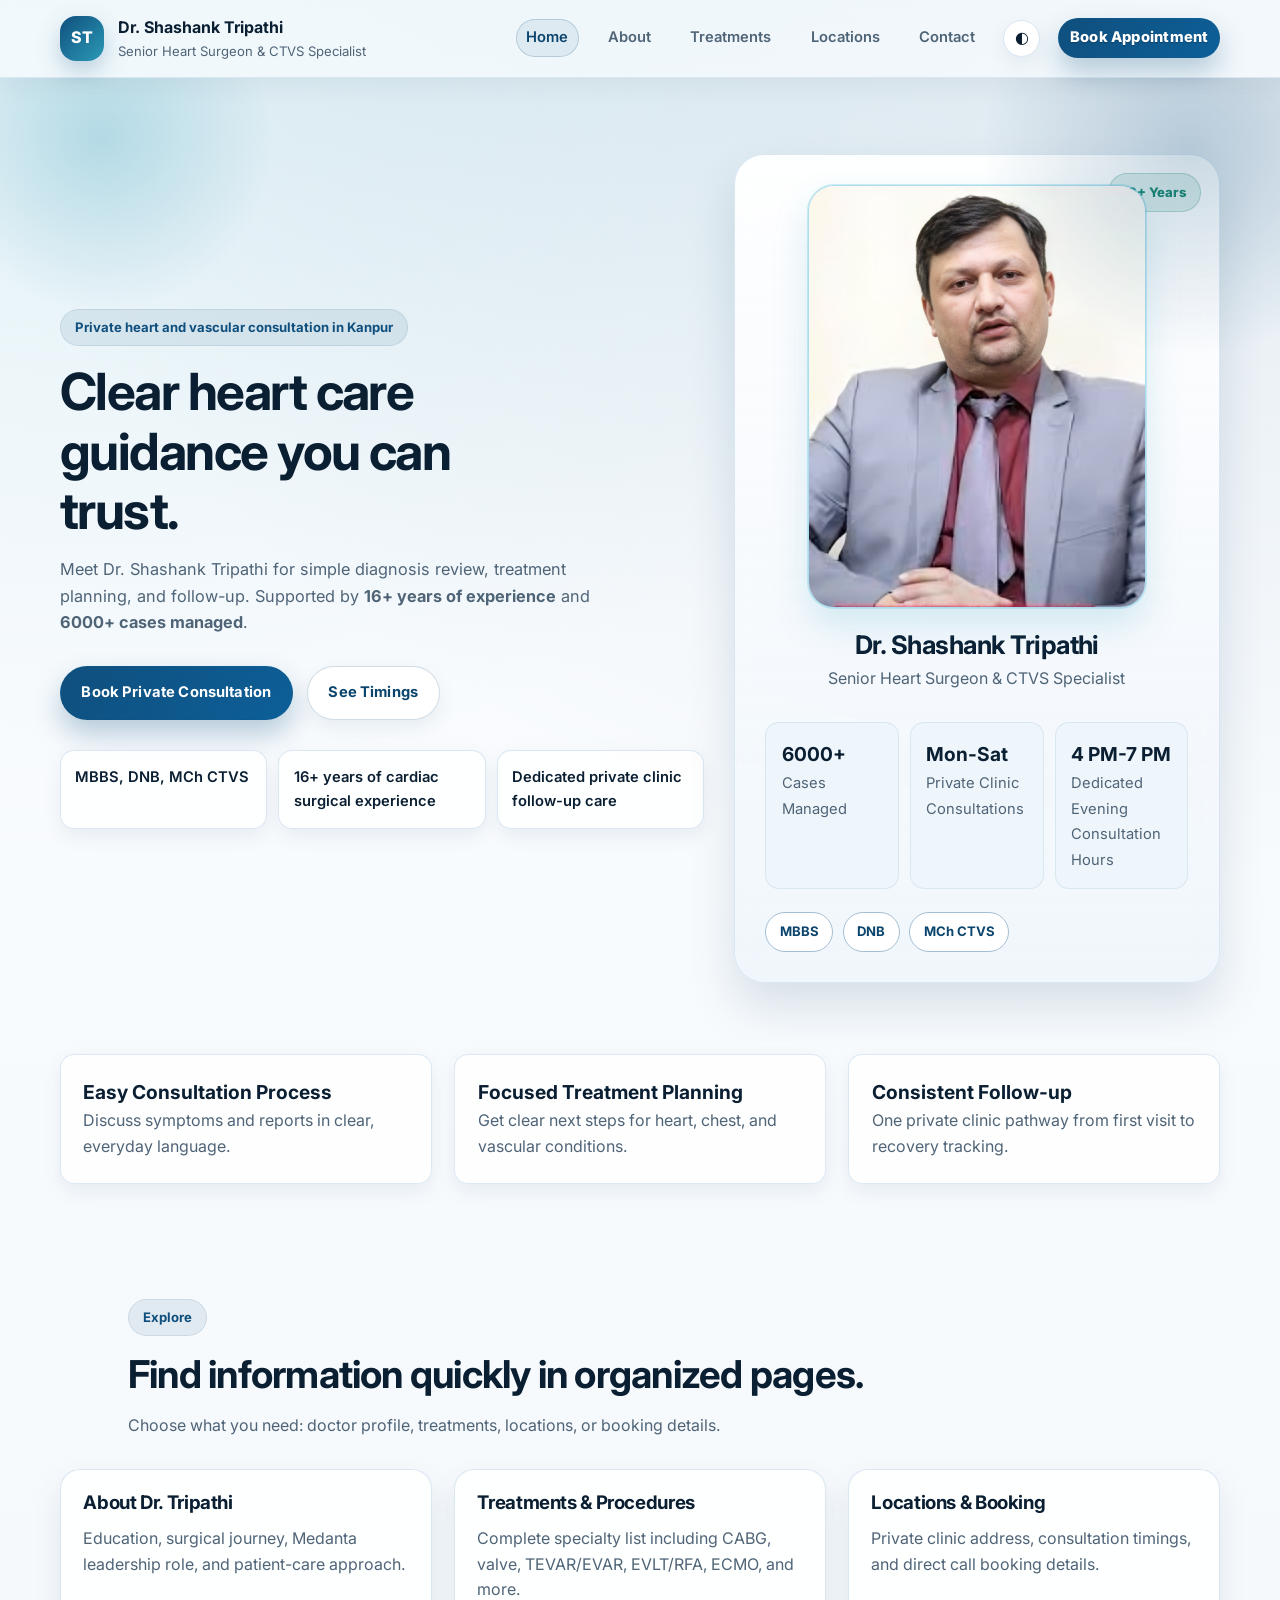
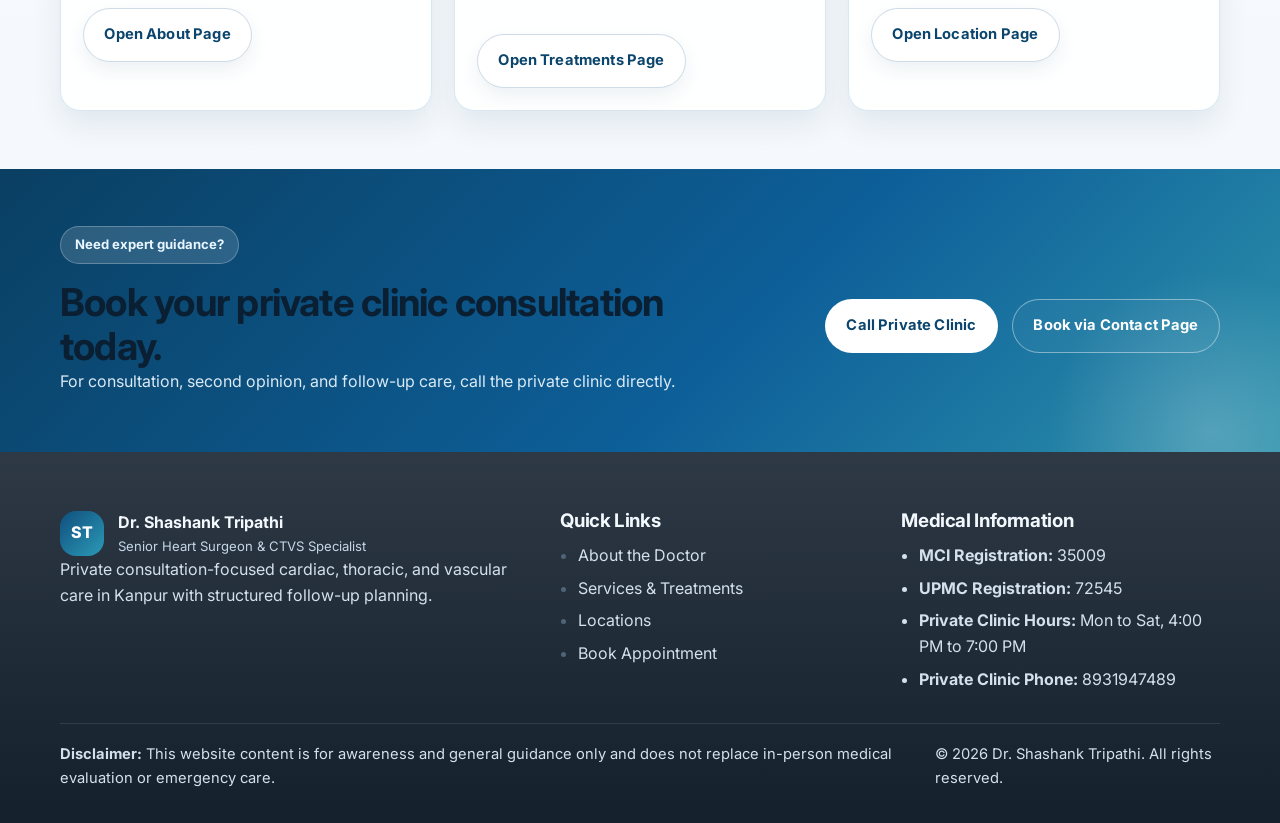
==== index.html @ fd7e20be "first commit" ====
<!DOCTYPE html>
<html lang="en">
<head>
    <meta charset="UTF-8" />
    <meta name="viewport" content="width=device-width, initial-scale=1.0" />
    <title>Dr. Shashank Tripathi Private Clinic | Heart Surgeon in Kanpur</title>
    <meta
        name="description"
        content="Private clinic website of Dr. Shashank Tripathi, Senior Heart Surgeon and CTVS Specialist in Kanpur. Book consultation for cardiac, thoracic, and vascular care."
    />
    <meta
        name="keywords"
        content="Dr. Shashank Tripathi private clinic, heart surgeon Kanpur, CTVS specialist Kanpur, cardiac consultation Kanpur"
    />
    <meta name="theme-color" content="#0d5c91" />
    <link rel="preconnect" href="https://fonts.googleapis.com" />
    <link rel="preconnect" href="https://fonts.gstatic.com" crossorigin />
    <link
        href="https://fonts.googleapis.com/css2?family=Inter:wght@400;500;600;700;800&display=swap"
        rel="stylesheet"
    />
    <link rel="stylesheet" href="./styles.css" />
    <link rel="stylesheet" href="./mobile.css" />
</head>
<body data-page="home">
    <a class="skip-link" href="#main">Skip to content</a>

    <header class="site-header" id="top">
        <div class="container nav-wrap">
            <a class="brand" href="./index.html" aria-label="Dr. Shashank Tripathi home">
                <span class="brand-mark">ST</span>
                <span>
                    <strong>Dr. Shashank Tripathi</strong>
                    <small>Senior Heart Surgeon & CTVS Specialist</small>
                </span>
            </a>

            <button class="nav-toggle" type="button" aria-expanded="false" aria-controls="site-nav">
                <span></span>
                <span></span>
                <span></span>
                <span class="sr-only">Toggle navigation</span>
            </button>

            <nav class="site-nav" id="site-nav" aria-label="Primary navigation">
                <a href="./index.html" data-nav="home">Home</a>
                <a href="./about.html" data-nav="about">About</a>
                <a href="./treatments.html" data-nav="treatments">Treatments</a>
                <a href="./locations.html" data-nav="locations">Locations</a>
                <a href="./contact.html" data-nav="contact">Contact</a>
                <button class="theme-toggle" type="button" data-theme-toggle aria-label="Toggle dark mode" aria-pressed="false">◐</button>
                <a class="btn btn-sm btn-primary" href="tel:8931947489">Book Appointment</a>
            </nav>
        </div>
    </header>

    <main id="main">
        <section class="hero">
            <div class="container hero-grid">
                <div class="hero-copy">
                    <span class="eyebrow">Private heart and vascular consultation in Kanpur</span>
                    <h1>Clear heart care guidance you can trust.</h1>
                    <p class="hero-text">
                        Meet Dr. Shashank Tripathi for simple diagnosis review, treatment planning, and follow-up.
                        Supported by <strong>16+ years of experience</strong> and <strong>6000+ cases managed</strong>.
                    </p>

                    <div class="hero-actions">
                        <a class="btn btn-primary" href="tel:8931947489">Book Private Consultation</a>
                        <a class="btn btn-secondary" href="./contact.html">See Timings</a>
                    </div>

                    <ul class="trust-points" aria-label="Key trust indicators">
                        <li>MBBS, DNB, MCh CTVS</li>
                        <li>16+ years of cardiac surgical experience</li>
                        <li>Dedicated private clinic follow-up care</li>
                    </ul>
                </div>

                <div class="hero-card" aria-label="Doctor profile summary">
                    <div class="profile-badge">16+ Years</div>
                    <div class="doctor-portrait" data-portrait>
                        <img
                            class="doctor-portrait-image"
                            data-portrait-image
                            src="./IMAGES/images.jpg"
                            alt="Dr. Shashank Tripathi, Senior Heart Surgeon and CTVS Specialist"
                            loading="eager"
                            decoding="async"
                        />
                        <div class="doctor-avatar-fallback" aria-hidden="true">Dr</div>
                    </div>
                    <h2>Dr. Shashank Tripathi</h2>
                    <p>Senior Heart Surgeon & CTVS Specialist</p>

                    <div class="stat-grid">
                        <article>
                            <strong>6000+</strong>
                            <span>Cases Managed</span>
                        </article>
                        <article>
                            <strong>Mon-Sat</strong>
                            <span>Private Clinic Consultations</span>
                        </article>
                        <article>
                            <strong>4 PM-7 PM</strong>
                            <span>Dedicated Evening Consultation Hours</span>
                        </article>
                    </div>

                    <div class="qualification-strip">
                        <span>MBBS</span>
                        <span>DNB</span>
                        <span>MCh CTVS</span>
                    </div>
                </div>
            </div>
        </section>

        <section class="section stats-band" aria-label="Practice highlights">
            <div class="container stats-band-grid">
                <article>
                    <strong>Easy Consultation Process</strong>
                    <p>Discuss symptoms and reports in clear, everyday language.</p>
                </article>
                <article>
                    <strong>Focused Treatment Planning</strong>
                    <p>Get clear next steps for heart, chest, and vascular conditions.</p>
                </article>
                <article>
                    <strong>Consistent Follow-up</strong>
                    <p>One private clinic pathway from first visit to recovery tracking.</p>
                </article>
            </div>
        </section>

        <section class="section">
            <div class="container section-head">
                <span class="section-tag">Explore</span>
                <h2>Find information quickly in organized pages.</h2>
                <p>Choose what you need: doctor profile, treatments, locations, or booking details.</p>
            </div>
            <div class="container quick-grid">
                <article class="info-card">
                    <h3>About Dr. Tripathi</h3>
                    <p>Education, surgical journey, Medanta leadership role, and patient-care approach.</p>
                    <div class="hero-actions">
                        <a class="btn btn-secondary" href="./about.html">Open About Page</a>
                    </div>
                </article>
                <article class="info-card">
                    <h3>Treatments & Procedures</h3>
                    <p>Complete specialty list including CABG, valve, TEVAR/EVAR, EVLT/RFA, ECMO, and more.</p>
                    <div class="hero-actions">
                        <a class="btn btn-secondary" href="./treatments.html">Open Treatments Page</a>
                    </div>
                </article>
                <article class="info-card">
                    <h3>Locations & Booking</h3>
                    <p>Private clinic address, consultation timings, and direct call booking details.</p>
                    <div class="hero-actions">
                        <a class="btn btn-secondary" href="./locations.html">Open Location Page</a>
                    </div>
                </article>
            </div>
        </section>

        <section class="section cta-band">
            <div class="container cta-band-grid">
                <div>
                    <span class="section-tag light">Need expert guidance?</span>
                    <h2>Book your private clinic consultation today.</h2>
                    <p>
                        For consultation, second opinion, and follow-up care, call the private clinic directly.
                    </p>
                </div>
                <div class="cta-buttons-stack">
                    <a class="btn btn-light" href="tel:8931947489">Call Private Clinic</a>
                    <a class="btn btn-outline-light" href="./contact.html">Book via Contact Page</a>
                </div>
            </div>
        </section>
    </main>

    <footer class="site-footer">
        <div class="container footer-grid">
            <div>
                <a class="brand footer-brand" href="./index.html">
                    <span class="brand-mark">ST</span>
                    <span>
                        <strong>Dr. Shashank Tripathi</strong>
                        <small>Senior Heart Surgeon & CTVS Specialist</small>
                    </span>
                </a>
                <p class="footer-copy">
                    Private consultation-focused cardiac, thoracic, and vascular care in Kanpur with structured follow-up planning.
                </p>
            </div>
            <div>
                <h3>Quick Links</h3>
                <ul class="footer-links">
                    <li><a href="./about.html">About the Doctor</a></li>
                    <li><a href="./treatments.html">Services & Treatments</a></li>
                    <li><a href="./locations.html">Locations</a></li>
                    <li><a href="./contact.html">Book Appointment</a></li>
                </ul>
            </div>
            <div>
                <h3>Medical Information</h3>
                <ul class="footer-meta">
                    <li><strong>MCI Registration:</strong> 35009</li>
                    <li><strong>UPMC Registration:</strong> 72545</li>
                    <li><strong>Private Clinic Hours:</strong> Mon to Sat, 4:00 PM to 7:00 PM</li>
                    <li><strong>Private Clinic Phone:</strong> 8931947489</li>
                </ul>
            </div>
        </div>

        <div class="container footer-bottom">
            <p>
                <strong>Disclaimer:</strong> This website content is for awareness and general guidance only and does not replace in-person medical evaluation or emergency care.
            </p>
            <p>&copy; <span id="current-year"></span> Dr. Shashank Tripathi. All rights reserved.</p>
        </div>
    </footer>

    <script src="./script.js"></script>
</body>
</html>
---- styles.css ----
:root {
    --bg: #f3f7fb;
    --bg-soft: #f8fbff;
    --surface: rgba(255, 255, 255, 0.88);
    --surface-solid: #ffffff;
    --surface-strong: #eef5fb;
    --text: #10273d;
    --text-soft: #4f6477;
    --heading: #0b1f33;
    --primary: #0f4f7d;
    --primary-600: #0d5f99;
    --primary-700: #0b456d;
    --accent: #2c9ab7;
    --accent-soft: #e6f7fb;
    --success: #1d8a72;
    --border: #d7e5f1;
    --focus: #73c9e6;
    --radius-sm: 14px;
    --radius-md: 20px;
    --radius-lg: 30px;
    --shadow-xs: 0 8px 20px rgba(12, 62, 99, 0.07);
    --shadow-sm: 0 14px 30px rgba(12, 62, 99, 0.09);
    --shadow-md: 0 24px 48px rgba(12, 62, 99, 0.14);
    --shadow-glow: 0 0 0 1px rgba(115, 201, 230, 0.35), 0 18px 36px rgba(44, 154, 183, 0.18);
    --container: 1160px;
    --space-1: 0.4rem;
    --space-2: 0.7rem;
    --space-3: 1rem;
    --space-4: 1.4rem;
    --space-5: 1.9rem;
    --space-6: 2.6rem;
    --space-7: 3.6rem;
    --space-8: 4.8rem;
    --type-xs: 0.82rem;
    --type-sm: 0.92rem;
    --type-base: 1rem;
    --type-md: 1.08rem;
    --type-lg: clamp(1.2rem, 1.7vw, 1.45rem);
    --type-xl: clamp(1.8rem, 3vw, 2.6rem);
    --type-2xl: clamp(2.2rem, 4.4vw, 3.9rem);
    --motion-fast: 180ms;
    --motion-base: 260ms;
    --motion-slow: 420ms;
    --ease: cubic-bezier(0.2, 0.8, 0.2, 1);
    --orb-a: rgba(44, 154, 183, 0.18);
    --orb-b: rgba(15, 79, 125, 0.16);
    --bg-top: #fbfdff;
    --header-bg: rgba(249, 252, 255, 0.72);
    --header-border: rgba(215, 229, 241, 0.9);
    --header-shadow: 0 8px 26px rgba(16, 39, 61, 0.05);
}

:root[data-theme="dark"] {
    --bg: #0b1320;
    --bg-soft: #0f1a2a;
    --surface: rgba(18, 30, 46, 0.84);
    --surface-solid: #121f31;
    --surface-strong: #172638;
    --text: #dce9f5;
    --text-soft: #9fb5c8;
    --heading: #f2f8ff;
    --primary: #56a3d6;
    --primary-600: #3f8fc6;
    --primary-700: #8fd0f4;
    --accent: #59bed0;
    --accent-soft: #132a35;
    --success: #4ec6a5;
    --border: #2a3f55;
    --focus: #9ee5ff;
    --shadow-xs: 0 10px 22px rgba(0, 0, 0, 0.32);
    --shadow-sm: 0 16px 34px rgba(0, 0, 0, 0.36);
    --shadow-md: 0 26px 56px rgba(0, 0, 0, 0.45);
    --shadow-glow: 0 0 0 1px rgba(89, 190, 208, 0.36), 0 18px 36px rgba(8, 20, 35, 0.46);
    --orb-a: rgba(89, 190, 208, 0.22);
    --orb-b: rgba(61, 125, 181, 0.2);
    --bg-top: #0d1725;
    --header-bg: rgba(10, 20, 33, 0.78);
    --header-border: rgba(36, 57, 78, 0.9);
    --header-shadow: 0 10px 28px rgba(0, 0, 0, 0.35);
}

@media (prefers-color-scheme: dark) {
    :root:not([data-theme]) {
        --bg: #0b1320;
        --bg-soft: #0f1a2a;
        --surface: rgba(18, 30, 46, 0.84);
        --surface-solid: #121f31;
        --surface-strong: #172638;
        --text: #dce9f5;
        --text-soft: #9fb5c8;
        --heading: #f2f8ff;
        --primary: #56a3d6;
        --primary-600: #3f8fc6;
        --primary-700: #8fd0f4;
        --accent: #59bed0;
        --accent-soft: #132a35;
        --success: #4ec6a5;
        --border: #2a3f55;
        --focus: #9ee5ff;
        --shadow-xs: 0 10px 22px rgba(0, 0, 0, 0.32);
        --shadow-sm: 0 16px 34px rgba(0, 0, 0, 0.36);
        --shadow-md: 0 26px 56px rgba(0, 0, 0, 0.45);
        --shadow-glow: 0 0 0 1px rgba(89, 190, 208, 0.36), 0 18px 36px rgba(8, 20, 35, 0.46);
        --orb-a: rgba(89, 190, 208, 0.22);
        --orb-b: rgba(61, 125, 181, 0.2);
        --bg-top: #0d1725;
        --header-bg: rgba(10, 20, 33, 0.78);
        --header-border: rgba(36, 57, 78, 0.9);
        --header-shadow: 0 10px 28px rgba(0, 0, 0, 0.35);
    }
}

* {
    box-sizing: border-box;
}

html {
    scroll-behavior: smooth;
}

body {
    margin: 0;
    color: var(--text);
    background:
        radial-gradient(circle at 8% -15%, var(--orb-a) 0%, transparent 38%),
        radial-gradient(circle at 90% -20%, var(--orb-b) 0%, transparent 44%),
        linear-gradient(180deg, var(--bg-top) 0%, var(--bg) 100%);
    font-family: "Inter", sans-serif;
    font-size: var(--type-base);
    line-height: 1.62;
    text-rendering: optimizeLegibility;
}

a {
    color: inherit;
    text-decoration: none;
}

img {
    max-width: 100%;
    display: block;
}

.container {
    width: min(calc(100% - 2rem), var(--container));
    margin-inline: auto;
}

.skip-link,
.sr-only {
    position: absolute;
    left: -9999px;
}

.skip-link:focus {
    left: 1rem;
    top: 1rem;
    z-index: 999;
    background: var(--primary);
    color: #fff;
    border-radius: 999px;
    padding: 0.72rem 1rem;
}

a:focus-visible,
button:focus-visible,
input:focus-visible,
textarea:focus-visible,
select:focus-visible {
    outline: 2px solid var(--focus);
    outline-offset: 2px;
}

h1,
h2,
h3,
h4 {
    margin: 0;
    color: var(--heading);
    line-height: 1.16;
    letter-spacing: -0.02em;
}

p {
    margin: 0;
    color: var(--text-soft);
}

.site-header {
    position: sticky;
    top: 0;
    z-index: 60;
    background: var(--header-bg);
    border-bottom: 1px solid var(--header-border);
    backdrop-filter: blur(16px);
    box-shadow: var(--header-shadow);
}

.nav-wrap {
    display: flex;
    align-items: center;
    justify-content: space-between;
    gap: var(--space-3);
    padding: 0.92rem 0;
}

.brand {
    display: inline-flex;
    align-items: center;
    gap: 0.85rem;
}

.brand strong,
.footer-brand strong {
    display: block;
    font-size: 1rem;
    color: var(--heading);
}

.brand small,
.footer-brand small {
    display: block;
    font-size: var(--type-xs);
    color: var(--text-soft);
}

.brand-mark {
    width: 2.78rem;
    height: 2.78rem;
    display: grid;
    place-items: center;
    border-radius: 16px;
    color: #fff;
    font-weight: 800;
    background: linear-gradient(135deg, var(--primary), var(--accent));
    box-shadow: 0 10px 24px rgba(14, 79, 125, 0.25);
}

.site-nav {
    display: flex;
    align-items: center;
    gap: 1.1rem;
}

.site-nav a {
    color: var(--text-soft);
    font-weight: 600;
    font-size: var(--type-sm);
    border-radius: 999px;
    padding: 0.45rem 0.68rem;
    transition: color var(--motion-fast) var(--ease), background-color var(--motion-fast) var(--ease), transform var(--motion-fast) var(--ease);
}

.site-nav a:hover,
.site-nav a:focus-visible,
.site-nav a.is-active {
    color: var(--primary-700);
    background: rgba(15, 79, 125, 0.08);
}

.site-nav a[aria-current="page"] {
    box-shadow: inset 0 0 0 1px rgba(15, 79, 125, 0.2);
}

.nav-toggle {
    display: none;
    border: 0;
    background: transparent;
    padding: 0.38rem;
    cursor: pointer;
    flex-direction: column;
    gap: 4px;
}

.nav-toggle span:not(.sr-only) {
    width: 1.5rem;
    height: 2px;
    border-radius: 999px;
    background: var(--heading);
}

.theme-toggle {
    min-width: 2.3rem;
    height: 2.3rem;
    border-radius: 999px;
    border: 1px solid var(--border);
    background: var(--surface-solid);
    color: var(--heading);
    font-size: 1rem;
    line-height: 1;
    display: inline-flex;
    align-items: center;
    justify-content: center;
    cursor: pointer;
    box-shadow: var(--shadow-xs);
    transition: transform var(--motion-fast) var(--ease), box-shadow var(--motion-fast) var(--ease), border-color var(--motion-fast) var(--ease);
}

.theme-toggle:hover,
.theme-toggle:focus-visible {
    transform: translateY(-2px);
    border-color: rgba(115, 201, 230, 0.56);
    box-shadow: var(--shadow-glow);
}

.theme-toggle[aria-pressed="true"] {
    background: color-mix(in srgb, var(--primary) 18%, var(--surface-solid));
    border-color: color-mix(in srgb, var(--primary) 44%, var(--border));
}

.hero {
    position: relative;
    padding: var(--space-8) 0 var(--space-7);
    overflow: clip;
    perspective: 1200px;
}

.hero::before,
.hero::after {
    content: "";
    position: absolute;
    border-radius: 50%;
    filter: blur(1px);
    pointer-events: none;
}

.hero::before {
    width: 360px;
    height: 360px;
    top: -120px;
    left: -80px;
    background: radial-gradient(circle, rgba(44, 154, 183, 0.25), transparent 68%);
    animation: blobFloatA 12s ease-in-out infinite;
}

.hero::after {
    width: 420px;
    height: 420px;
    right: -120px;
    top: -140px;
    background: radial-gradient(circle, rgba(15, 79, 125, 0.22), transparent 70%);
    animation: blobFloatB 14s ease-in-out infinite;
}

.hero-grid {
    position: relative;
    display: grid;
    grid-template-columns: 1.14fr 0.86fr;
    gap: var(--space-5);
    align-items: center;
}

.eyebrow,
.section-tag {
    display: inline-flex;
    align-items: center;
    gap: 0.5rem;
    border-radius: 999px;
    background: rgba(15, 79, 125, 0.09);
    color: var(--primary);
    font-weight: 700;
    font-size: var(--type-xs);
    padding: 0.44rem 0.86rem;
    margin-bottom: var(--space-3);
    border: 1px solid rgba(15, 79, 125, 0.1);
}

.section-tag.light {
    color: #e8f6ff;
    background: rgba(255, 255, 255, 0.14);
    border-color: rgba(255, 255, 255, 0.25);
}

.hero h1 {
    font-size: clamp(2rem, 4vw, 3.4rem);
    max-width: 14ch;
    letter-spacing: -0.03em;
}

.hero-copy > * {
    animation: heroFadeIn 640ms var(--ease) both;
}

.hero-copy > *:nth-child(1) {
    animation-delay: 40ms;
}

.hero-copy > *:nth-child(2) {
    animation-delay: 120ms;
}

.hero-copy > *:nth-child(3) {
    animation-delay: 200ms;
}

.hero-copy > *:nth-child(4) {
    animation-delay: 280ms;
}

.hero-copy > *:nth-child(5) {
    animation-delay: 360ms;
}

.hero-text {
    margin-top: var(--space-3);
    font-size: 1.02rem;
    max-width: 58ch;
    transition: opacity var(--motion-base) var(--ease), transform var(--motion-base) var(--ease);
}

.hero-actions,
.location-actions,
.cta-buttons-stack {
    display: flex;
    flex-wrap: wrap;
    gap: 0.88rem;
    margin-top: var(--space-5);
}

.btn {
    display: inline-flex;
    align-items: center;
    justify-content: center;
    border: 1px solid transparent;
    border-radius: 999px;
    padding: 0.88rem 1.28rem;
    font-size: var(--type-sm);
    font-weight: 700;
    letter-spacing: 0.01em;
    transform: translateZ(0);
    will-change: transform;
    transition:
        transform var(--motion-base) var(--ease),
        box-shadow var(--motion-base) var(--ease),
        background-color var(--motion-base) var(--ease),
        border-color var(--motion-base) var(--ease),
        color var(--motion-base) var(--ease);
}

.btn:hover,
.btn:focus-visible {
    transform: translateY(-2px) translateZ(6px);
}

.btn-primary {
    color: #fff;
    background: linear-gradient(135deg, var(--primary), var(--primary-600));
    box-shadow: 0 14px 28px rgba(15, 79, 125, 0.28);
}

.site-nav .btn.btn-primary {
    color: #ffffff;
    font-weight: 800;
    letter-spacing: 0.015em;
    text-shadow: 0 1px 1px rgba(8, 23, 36, 0.35);
}

.site-nav .btn.btn-primary:hover,
.site-nav .btn.btn-primary:focus-visible {
    color: #ffffff;
}

.btn-secondary {
    color: var(--primary-700);
    background: var(--surface-solid);
    border-color: rgba(15, 79, 125, 0.2);
    box-shadow: var(--shadow-xs);
}

.btn-light {
    color: var(--primary-700);
    background: #fff;
    border-color: rgba(255, 255, 255, 0.35);
}

.btn-outline-light {
    color: #fff;
    border-color: rgba(255, 255, 255, 0.42);
    background: rgba(255, 255, 255, 0.04);
}

.btn-sm {
    padding: 0.66rem 1.02rem;
}

.trust-points {
    display: grid;
    grid-template-columns: repeat(3, minmax(0, 1fr));
    gap: var(--space-2);
    list-style: none;
    margin: var(--space-5) 0 0;
    padding: 0;
}

.trust-points li {
    background: color-mix(in srgb, var(--surface-solid) 82%, transparent);
    border: 1px solid color-mix(in srgb, var(--border) 90%, transparent);
    border-radius: var(--radius-sm);
    color: var(--heading);
    padding: 0.9rem;
    font-weight: 600;
    font-size: var(--type-sm);
    box-shadow: var(--shadow-xs);
    backdrop-filter: blur(4px);
    transition: transform var(--motion-base) var(--ease), box-shadow var(--motion-base) var(--ease), border-color var(--motion-base) var(--ease);
}

.trust-points li:hover {
    transform: translateY(-2px);
    border-color: rgba(15, 79, 125, 0.28);
    box-shadow: var(--shadow-sm);
}

.hero-card,
.info-card,
.service-card,
.location-card {
    background: var(--surface);
    border: 1px solid rgba(215, 229, 241, 0.92);
    border-radius: var(--radius-md);
    box-shadow: var(--shadow-sm);
    transform-style: preserve-3d;
    will-change: transform;
    transition:
        transform var(--motion-base) var(--ease),
        box-shadow var(--motion-base) var(--ease),
        border-color var(--motion-base) var(--ease);
    backdrop-filter: blur(10px);
}

.hero-card:hover,
.info-card:hover,
.service-card:hover,
.location-card:hover {
    transform: translateY(-4px) rotateX(0.25deg) rotateY(-0.25deg);
    box-shadow: var(--shadow-md);
    border-color: rgba(15, 79, 125, 0.24);
}

.hero-card {
    position: relative;
    border-radius: var(--radius-lg);
    padding: var(--space-5);
    background:
        linear-gradient(180deg, color-mix(in srgb, var(--surface-solid) 96%, transparent), color-mix(in srgb, var(--surface-strong) 82%, transparent));
    box-shadow: var(--shadow-md);
}

.profile-badge {
    position: absolute;
    top: 1.1rem;
    right: 1.1rem;
    border-radius: 999px;
    font-size: var(--type-xs);
    font-weight: 800;
    color: var(--success);
    background: rgba(29, 138, 114, 0.13);
    padding: 0.5rem 0.82rem;
    border: 1px solid rgba(29, 138, 114, 0.24);
}

.doctor-portrait {
    position: relative;
    width: min(100%, 338px);
    aspect-ratio: 4 / 5;
    margin: 0 auto var(--space-4);
    border-radius: 26px;
    overflow: hidden;
    border: 1px solid rgba(115, 201, 230, 0.5);
    box-shadow: var(--shadow-glow);
    background: linear-gradient(180deg, rgba(15, 79, 125, 0.08), rgba(44, 154, 183, 0.12));
}

.doctor-portrait::after {
    content: "";
    position: absolute;
    inset: auto 0 0;
    height: 35%;
    background: linear-gradient(180deg, transparent, rgba(12, 31, 51, 0.08));
}

.doctor-portrait-image {
    width: 100%;
    height: 100%;
    object-fit: cover;
    object-position: center top;
    opacity: 0;
    transition: opacity var(--motion-slow) var(--ease);
}

.doctor-portrait.has-image .doctor-portrait-image {
    opacity: 1;
}

.doctor-avatar-fallback {
    position: absolute;
    inset: 0;
    margin: auto;
    width: 5.8rem;
    height: 5.8rem;
    border-radius: 22px;
    display: grid;
    place-items: center;
    color: #fff;
    font-size: 1.7rem;
    font-weight: 800;
    background: linear-gradient(135deg, var(--primary), var(--accent));
    box-shadow: 0 18px 34px rgba(15, 79, 125, 0.28);
}

.doctor-portrait.has-image .doctor-avatar-fallback {
    display: none;
}

.hero-card h2 {
    text-align: center;
    font-size: clamp(1.3rem, 2vw, 1.72rem);
}

.hero-card > p {
    margin-top: 0.38rem;
    text-align: center;
}

.stat-grid {
    margin-top: var(--space-5);
    display: grid;
    grid-template-columns: repeat(3, minmax(0, 1fr));
    gap: var(--space-2);
}

.stat-grid article {
    border-radius: var(--radius-sm);
    padding: 0.95rem;
    background: var(--surface-strong);
    border: 1px solid color-mix(in srgb, var(--border) 88%, transparent);
}

.stat-grid strong,
.stats-band strong {
    display: block;
    color: var(--heading);
    font-size: 1.2rem;
}

.stat-grid span {
    color: var(--text-soft);
    font-size: var(--type-sm);
}

.qualification-strip {
    margin-top: var(--space-4);
    display: flex;
    flex-wrap: wrap;
    gap: 0.6rem;
}

.qualification-strip span {
    border-radius: 999px;
    border: 1px solid color-mix(in srgb, var(--primary) 26%, var(--border));
    background: var(--surface-solid);
    color: var(--primary-700);
    font-weight: 700;
    font-size: var(--type-xs);
    padding: 0.52rem 0.84rem;
}

.page-hero {
    position: relative;
}

.page-hero h1,
.section-head h2,
.section-grid h2,
.cta-band h2 {
    font-size: var(--type-xl);
}

.page-hero p,
.section-head p {
    margin-top: var(--space-3);
    max-width: 66ch;
}

.section {
    padding: var(--space-7) 0;
}

.section-alt {
    background: color-mix(in srgb, var(--surface-solid) 56%, transparent);
    border-block: 1px solid color-mix(in srgb, var(--border) 86%, transparent);
}

.stats-band {
    padding-top: 0.8rem;
}

.stats-band-grid,
.section-grid,
.footer-grid,
.cta-band-grid,
.split-grid,
.quick-grid,
.service-grid,
.location-grid {
    display: grid;
    gap: var(--space-4);
}

.stats-band-grid {
    grid-template-columns: repeat(3, minmax(0, 1fr));
}

.stats-band-grid article {
    border-radius: var(--radius-sm);
    padding: var(--space-4);
    border: 1px solid color-mix(in srgb, var(--border) 86%, transparent);
    background: color-mix(in srgb, var(--surface-solid) 82%, transparent);
    box-shadow: var(--shadow-xs);
}

.section-grid {
    grid-template-columns: 0.85fr 1.15fr;
    align-items: start;
}

.content-stack {
    display: grid;
    gap: 0.7rem;
}

.section-head {
    max-width: 64rem;
    margin-bottom: var(--space-5);
}

.info-card,
.service-card,
.location-card {
    padding: var(--space-4);
}

.info-card h3,
.info-card h4,
.service-card h3,
.location-card h3,
.site-footer h3 {
    margin-bottom: 0.72rem;
}

.quick-grid {
    grid-template-columns: repeat(3, minmax(0, 1fr));
}

.doctor-gallery {
    display: grid;
    grid-template-columns: repeat(3, minmax(0, 1fr));
    gap: var(--space-3);
}

.doctor-gallery figure {
    margin: 0;
    border-radius: var(--radius-md);
    overflow: hidden;
    border: 1px solid color-mix(in srgb, var(--border) 86%, transparent);
    background: var(--surface-solid);
    box-shadow: var(--shadow-sm);
}

.doctor-gallery img {
    width: 100%;
    aspect-ratio: 4 / 5;
    object-fit: cover;
    transition: transform var(--motion-base) var(--ease);
}

.doctor-gallery figure:hover img {
    transform: scale(1.03);
}

.service-grid {
    grid-template-columns: repeat(4, minmax(0, 1fr));
}

.service-card ul,
.footer-links,
.footer-meta,
.check-list {
    margin: 0;
    padding-left: 1.08rem;
}

.service-card li,
.footer-links li,
.footer-meta li,
.check-list li {
    color: var(--text-soft);
}

.service-card li + li,
.footer-links li + li,
.footer-meta li + li,
.check-list li + li {
    margin-top: 0.42rem;
}

.contact-strip {
    background: color-mix(in srgb, var(--surface-solid) 82%, transparent);
    border: 1px solid color-mix(in srgb, var(--border) 90%, transparent);
    border-radius: var(--radius-md);
    box-shadow: var(--shadow-xs);
    padding: 1rem 1.2rem;
    display: flex;
    justify-content: space-between;
    align-items: center;
    gap: var(--space-3);
    flex-wrap: wrap;
}

.contact-strip strong {
    color: var(--heading);
}

.location-grid {
    grid-template-columns: repeat(2, minmax(0, 1fr));
    align-items: start;
}

.location-card {
    border-radius: 28px;
}

.location-card.featured {
    border-color: rgba(15, 79, 125, 0.28);
}

.location-top {
    display: flex;
    flex-direction: column;
    gap: 0.55rem;
}

.location-label {
    display: inline-flex;
    align-self: flex-start;
    border-radius: 999px;
    background: rgba(15, 79, 125, 0.09);
    color: var(--primary);
    border: 1px solid rgba(15, 79, 125, 0.14);
    font-size: var(--type-xs);
    font-weight: 700;
    padding: 0.45rem 0.78rem;
}

.location-address {
    color: var(--heading);
    font-weight: 600;
    margin: 0.4rem 0 1rem;
}

.location-meta {
    margin: 0;
    display: grid;
    gap: 0.8rem;
}

.location-meta div {
    border-radius: var(--radius-sm);
    border: 1px solid color-mix(in srgb, var(--border) 84%, transparent);
    background: var(--surface-strong);
    padding: 0.88rem 0.96rem;
}

.location-meta dt {
    margin-bottom: 0.32rem;
    color: var(--heading);
    font-weight: 800;
}

.location-meta dd {
    margin: 0;
    color: var(--text-soft);
}

.map-placeholder {
    margin-top: var(--space-4);
    min-height: 170px;
    border-radius: 22px;
    border: 1px dashed color-mix(in srgb, var(--primary) 44%, transparent);
    background:
        linear-gradient(180deg, color-mix(in srgb, var(--primary) 10%, transparent), color-mix(in srgb, var(--accent) 10%, transparent)),
        color-mix(in srgb, var(--surface-solid) 94%, transparent);
    display: grid;
    place-items: center;
    text-align: center;
    gap: 0.4rem;
    padding: 1.2rem;
}

.map-placeholder strong {
    color: var(--primary-700);
}

.cta-band {
    color: #fff;
    background: linear-gradient(135deg, #0a3f62, #0d5f99 58%, #2d91ab);
    position: relative;
    overflow: hidden;
}

.cta-band::before {
    content: "";
    position: absolute;
    width: 320px;
    height: 320px;
    border-radius: 50%;
    right: -90px;
    bottom: -140px;
    background: radial-gradient(circle, rgba(255, 255, 255, 0.2), transparent 72%);
}

.cta-band-grid {
    grid-template-columns: 1.15fr 0.85fr;
    align-items: center;
}

.cta-band p {
    color: rgba(236, 246, 255, 0.92);
}

.cta-buttons-stack {
    justify-content: flex-end;
}

.site-footer {
    background: linear-gradient(180deg, color-mix(in srgb, #081522 84%, var(--bg)) 0%, color-mix(in srgb, #071220 94%, var(--bg)) 100%);
    color: #e7f1f8;
    padding-top: var(--space-7);
}

.site-footer h3,
.site-footer .brand strong {
    color: #f3f8fd;
}

.site-footer .brand small {
    color: #c5d7e6;
}

.footer-grid {
    grid-template-columns: 1.2fr 0.8fr 0.8fr;
    align-items: start;
}

.footer-brand .brand-mark {
    box-shadow: none;
}

.footer-copy,
.footer-links a,
.footer-meta li,
.footer-bottom p {
    color: #d4e1ec;
}

.footer-links a:hover,
.footer-links a:focus-visible {
    color: #ffffff;
    text-decoration: underline;
    text-underline-offset: 3px;
}

.footer-bottom {
    margin-top: var(--space-5);
    padding: 1.2rem 0 2rem;
    border-top: 1px solid rgba(255, 255, 255, 0.1);
    display: flex;
    justify-content: space-between;
    gap: var(--space-3);
    font-size: var(--type-sm);
}

/* Form styling (future-ready for contact forms) */
label {
    color: var(--heading);
    font-weight: 600;
    font-size: var(--type-sm);
}

input,
textarea,
select {
    width: 100%;
    border-radius: 12px;
    border: 1px solid var(--border);
    background: var(--surface-solid);
    color: var(--text);
    font: inherit;
    padding: 0.76rem 0.9rem;
    transition: border-color var(--motion-fast) var(--ease), box-shadow var(--motion-fast) var(--ease), transform var(--motion-fast) var(--ease);
}

input:hover,
textarea:hover,
select:hover {
    border-color: rgba(15, 79, 125, 0.36);
}

input:focus-visible,
textarea:focus-visible,
select:focus-visible {
    border-color: rgba(15, 79, 125, 0.48);
    box-shadow: 0 0 0 4px rgba(115, 201, 230, 0.28);
    transform: translateY(-1px);
}

input:invalid,
textarea:invalid,
select:invalid {
    border-color: #d87474;
}

/* Reveal utilities */
.reveal {
    opacity: 0;
    transform: translateY(16px) translateZ(0);
    transition: opacity var(--motion-slow) var(--ease), transform var(--motion-slow) var(--ease);
}

.reveal.in-view {
    opacity: 1;
    transform: translateY(0) translateZ(0);
}

.reveal-delay-1 {
    transition-delay: 70ms;
}

.reveal-delay-2 {
    transition-delay: 140ms;
}

.reveal-delay-3 {
    transition-delay: 210ms;
}

@keyframes blobFloatA {
    0%,
    100% {
        transform: translate3d(0, 0, 0);
    }
    50% {
        transform: translate3d(18px, 20px, 0);
    }
}

@keyframes blobFloatB {
    0%,
    100% {
        transform: translate3d(0, 0, 0);
    }
    50% {
        transform: translate3d(-16px, 24px, 0);
    }
}

@keyframes heroFadeIn {
    from {
        opacity: 0;
        transform: translateY(10px);
    }
    to {
        opacity: 1;
        transform: translateY(0);
    }
}

@media (max-width: 1080px) {
    .hero-grid,
    .section-grid,
    .cta-band-grid,
    .footer-grid,
    .location-grid,
    .service-grid,
    .stats-band-grid,
    .split-grid,
    .quick-grid,
    .doctor-gallery {
        grid-template-columns: 1fr;
    }

    .hero h1 {
        max-width: 100%;
    }

    .cta-buttons-stack {
        justify-content: flex-start;
    }

    .service-grid {
        grid-template-columns: repeat(2, minmax(0, 1fr));
    }

    .doctor-portrait {
        width: min(100%, 390px);
    }
}

@media (max-width: 760px) {
    .nav-toggle {
        display: flex;
    }

    .site-nav {
        position: absolute;
        top: calc(100% + 0.5rem);
        left: 1rem;
        right: 1rem;
        display: none;
        flex-direction: column;
        align-items: stretch;
        gap: 0.72rem;
        border-radius: 20px;
        background: color-mix(in srgb, var(--surface-solid) 94%, transparent);
        border: 1px solid color-mix(in srgb, var(--border) 95%, transparent);
        box-shadow: var(--shadow-md);
        padding: 1rem;
    }

    .site-nav.is-open {
        display: flex;
    }

    .hero {
        padding-top: var(--space-7);
    }

    .hero-card,
    .info-card,
    .service-card,
    .location-card {
        border-radius: 22px;
    }

    .doctor-portrait {
        width: 100%;
        max-width: 330px;
        border-radius: 22px;
    }

    .trust-points,
    .stat-grid,
    .service-grid {
        grid-template-columns: 1fr;
    }

    .contact-strip {
        flex-direction: column;
        align-items: flex-start;
    }

    .footer-bottom {
        flex-direction: column;
    }
}

@media (prefers-reduced-motion: reduce) {
    html {
        scroll-behavior: auto;
    }

    *,
    *::before,
    *::after {
        animation: none !important;
        transition: none !important;
    }

    .reveal {
        opacity: 1;
        transform: none;
    }

    .hero-copy > * {
        animation: none !important;
    }
}
---- mobile.css ----
/* Mobile-first refinement layer for better small-screen UX */

@media (max-width: 900px) {
    .container {
        width: min(calc(100% - 1.25rem), var(--container));
    }

    .site-nav {
        gap: 0.6rem;
    }

    .site-nav .btn {
        width: 100%;
    }

    .hero {
        padding: 2.6rem 0 2.1rem;
    }

    .hero h1 {
        font-size: clamp(1.8rem, 7.2vw, 2.45rem);
        line-height: 1.14;
    }

    .hero-text {
        font-size: 0.98rem;
        line-height: 1.52;
    }

    .hero-actions {
        margin-top: 1rem;
        gap: 0.7rem;
    }

    .hero-actions .btn {
        min-height: 44px;
    }

    .trust-points {
        margin-top: 1rem;
        gap: 0.6rem;
    }

    .trust-points li {
        padding: 0.8rem;
        font-size: 0.9rem;
    }

    .hero-card {
        padding: 1rem;
    }

    .doctor-portrait {
        max-width: 260px;
        margin-bottom: 0.9rem;
    }

    .section {
        padding: 2.1rem 0;
    }

    .section-head {
        margin-bottom: 0.9rem;
    }

    .section-head h2,
    .page-hero h1,
    .cta-band h2,
    .section-grid h2 {
        font-size: clamp(1.4rem, 6.4vw, 1.95rem);
    }

    .stats-band-grid,
    .quick-grid,
    .split-grid,
    .service-grid,
    .location-grid,
    .doctor-gallery,
    .section-grid,
    .footer-grid,
    .cta-band-grid {
        grid-template-columns: 1fr;
        gap: 0.85rem;
    }

    .info-card,
    .service-card,
    .location-card {
        padding: 1rem;
        border-radius: 16px;
    }

    .stat-grid {
        grid-template-columns: 1fr;
        margin-top: 0.9rem;
    }

    .contact-strip {
        padding: 0.85rem 0.95rem;
        gap: 0.7rem;
    }

    .map-placeholder {
        min-height: 130px;
        padding: 0.8rem;
    }

    .footer-grid {
        gap: 1rem;
    }

    .site-footer {
        padding-top: 2.3rem;
    }

    .footer-bottom {
        padding-top: 0.95rem;
        font-size: 0.86rem;
    }
}

@media (max-width: 560px) {
    .nav-wrap {
        padding: 0.72rem 0;
    }

    .brand-mark {
        width: 2.35rem;
        height: 2.35rem;
        border-radius: 12px;
        font-size: 0.92rem;
    }

    .brand strong {
        font-size: 0.94rem;
    }

    .brand small {
        font-size: 0.76rem;
    }

    .site-nav {
        left: 0.62rem;
        right: 0.62rem;
        padding: 0.82rem;
    }

    .site-nav a,
    .site-nav .btn,
    .theme-toggle {
        min-height: 42px;
    }

    .theme-toggle {
        width: 100%;
        border-radius: 12px;
    }

    .hero {
        padding-top: 2.2rem;
    }

    .hero h1 {
        font-size: clamp(1.58rem, 8vw, 2.1rem);
    }

    .hero-text {
        font-size: 0.95rem;
    }

    .btn {
        width: 100%;
    }

    .doctor-gallery img {
        aspect-ratio: 5 / 6;
    }

    .location-meta div,
    .stat-grid article {
        padding: 0.74rem 0.8rem;
    }

    .footer-meta,
    .footer-links,
    .check-list,
    .service-card ul {
        padding-left: 1rem;
    }
}
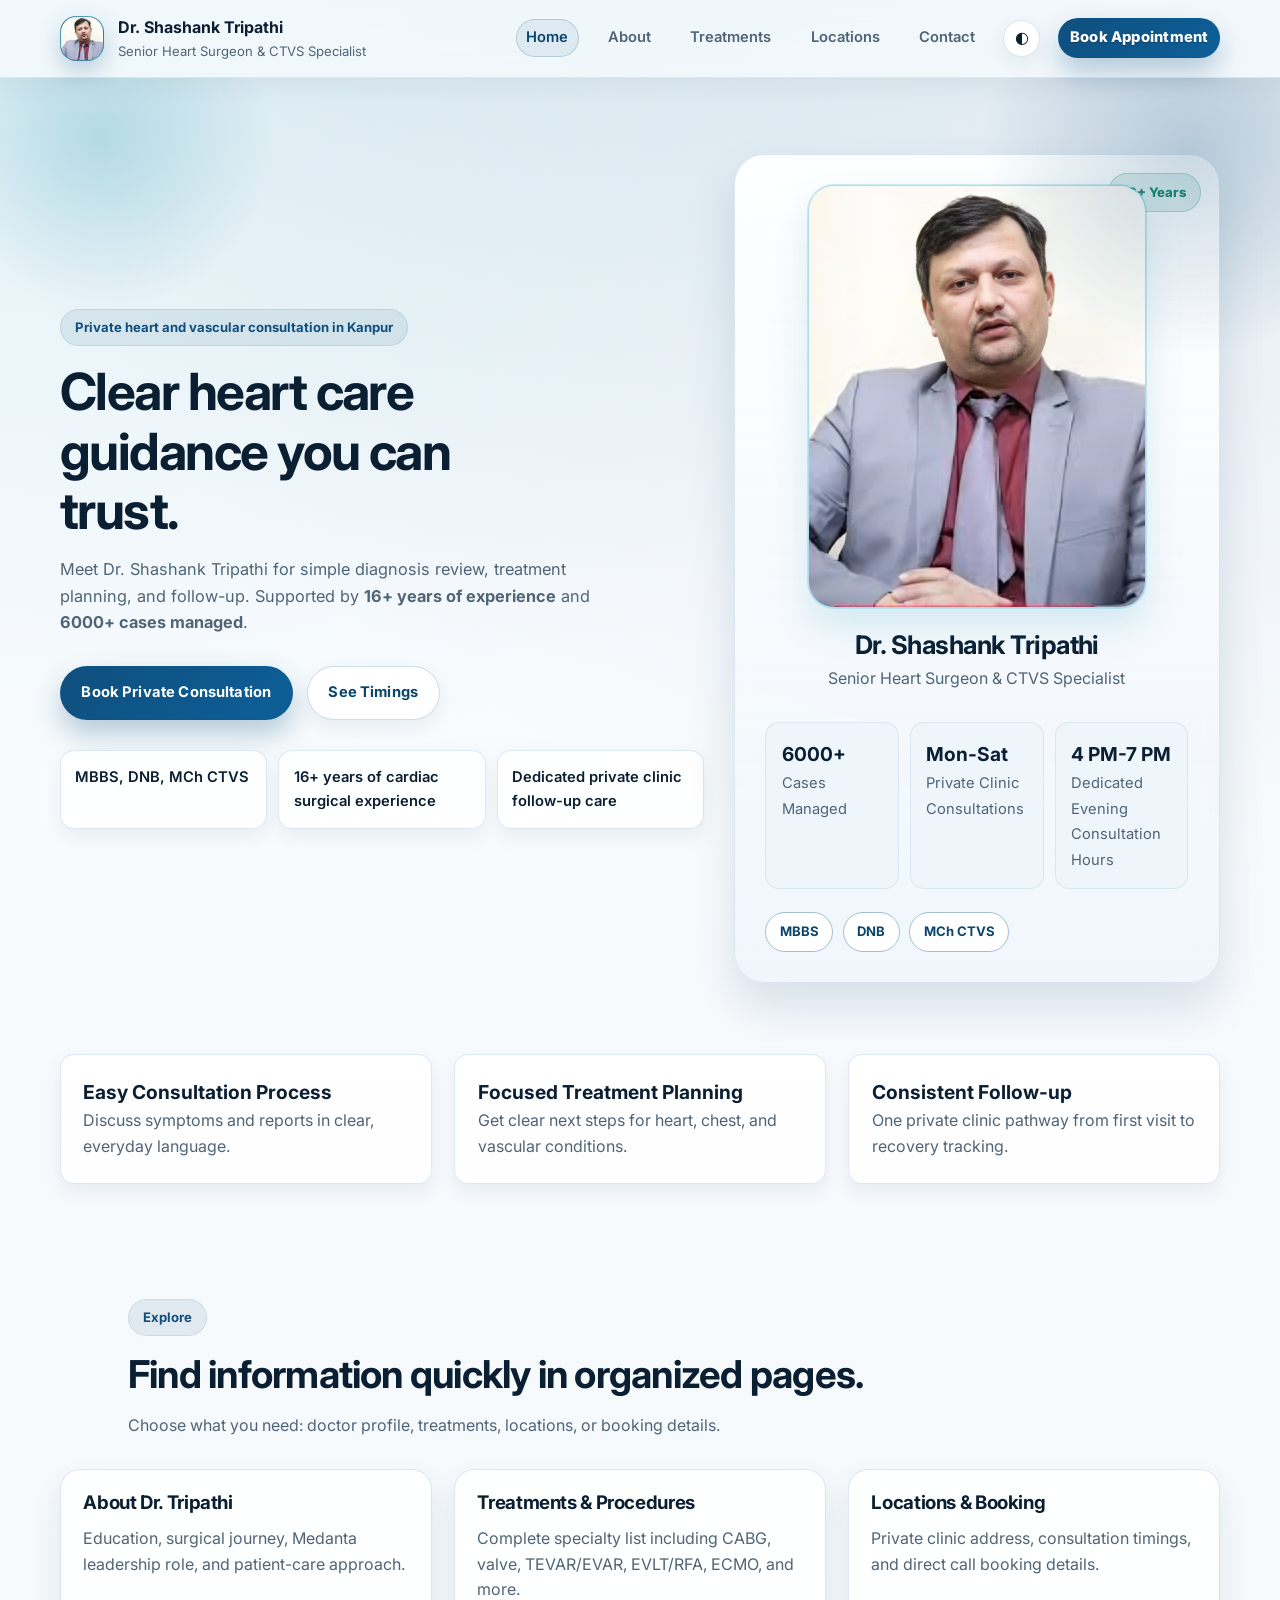
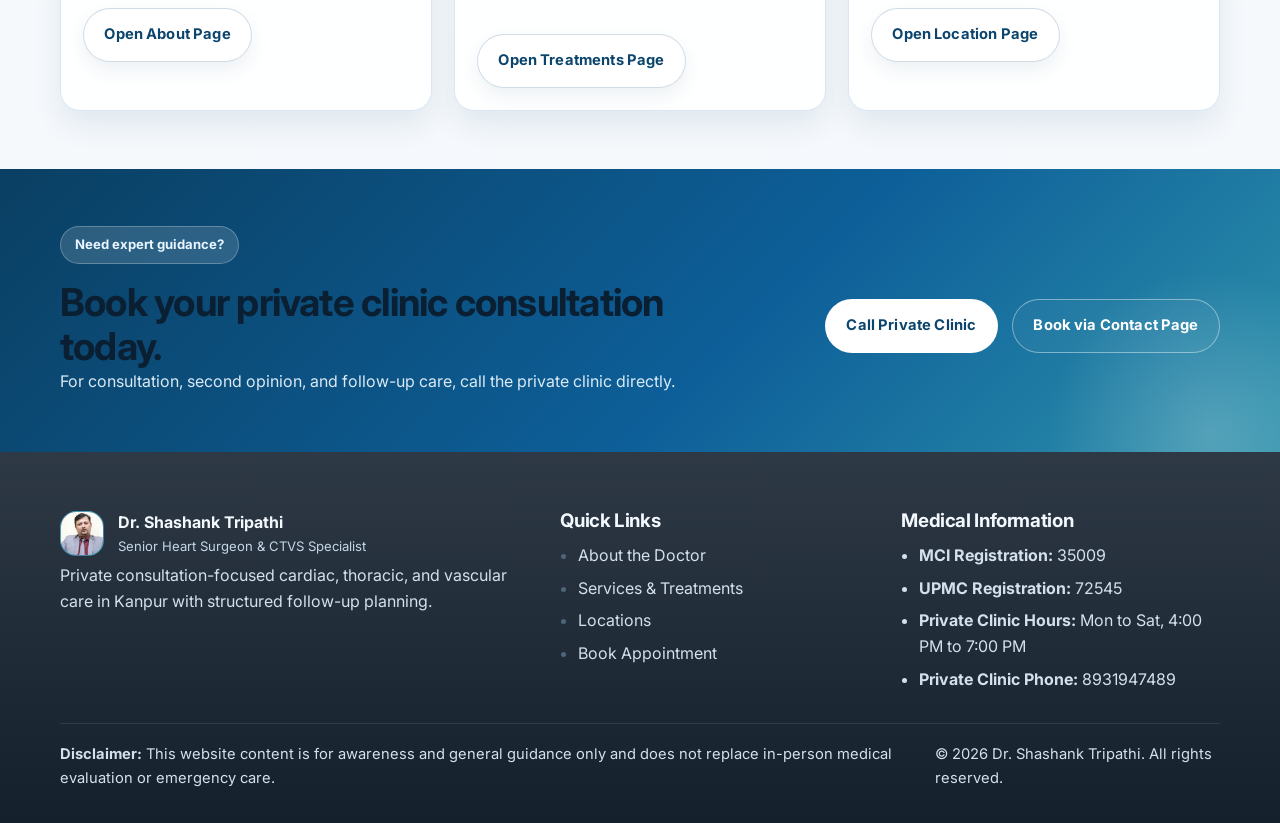
==== commit e70c3d68: "refined ui" ====
--- a/index.html
+++ b/index.html
@@ -28,7 +28,7 @@
     <header class="site-header" id="top">
         <div class="container nav-wrap">
             <a class="brand" href="./index.html" aria-label="Dr. Shashank Tripathi home">
-                <span class="brand-mark">ST</span>
+                <img class="brand-mark" src="./IMAGES/images.jpg" alt="Dr. Shashank Tripathi" loading="eager" decoding="async" />
                 <span>
                     <strong>Dr. Shashank Tripathi</strong>
                     <small>Senior Heart Surgeon & CTVS Specialist</small>
@@ -186,7 +186,7 @@
         <div class="container footer-grid">
             <div>
                 <a class="brand footer-brand" href="./index.html">
-                    <span class="brand-mark">ST</span>
+                    <img class="brand-mark" src="./IMAGES/images.jpg" alt="Dr. Shashank Tripathi" loading="lazy" decoding="async" />
                     <span>
                         <strong>Dr. Shashank Tripathi</strong>
                         <small>Senior Heart Surgeon & CTVS Specialist</small>
--- a/styles.css
+++ b/styles.css
@@ -227,13 +227,13 @@
 .brand-mark {
     width: 2.78rem;
     height: 2.78rem;
-    display: grid;
-    place-items: center;
+    display: block;
     border-radius: 16px;
-    color: #fff;
-    font-weight: 800;
+    object-fit: cover;
+    object-position: center top;
+    border: 1px solid rgba(255, 255, 255, 0.18);
+    box-shadow: 0 10px 24px rgba(14, 79, 125, 0.25);
     background: linear-gradient(135deg, var(--primary), var(--accent));
-    box-shadow: 0 10px 24px rgba(14, 79, 125, 0.25);
 }
 
 .site-nav {
--- a/mobile.css
+++ b/mobile.css
@@ -1,102 +1,79 @@
-/* Mobile-first refinement layer for better small-screen UX */
+/* Simplified mobile UI layer */
 
 @media (max-width: 900px) {
     .container {
         width: min(calc(100% - 1.25rem), var(--container));
     }
 
-    .site-nav {
-        gap: 0.6rem;
-    }
-
-    .site-nav .btn {
-        width: 100%;
-    }
-
-    .hero {
-        padding: 2.6rem 0 2.1rem;
+    .hero,
+    .section {
+        padding: 2.2rem 0;
     }
 
     .hero h1 {
-        font-size: clamp(1.8rem, 7.2vw, 2.45rem);
-        line-height: 1.14;
+        font-size: clamp(1.85rem, 7vw, 2.4rem);
+        line-height: 1.16;
     }
 
-    .hero-text {
+    .hero-text,
+    .page-hero p,
+    .section-head p {
         font-size: 0.98rem;
-        line-height: 1.52;
+        line-height: 1.55;
     }
 
-    .hero-actions {
+    .hero-actions,
+    .location-actions,
+    .cta-buttons-stack {
+        gap: 0.7rem;
         margin-top: 1rem;
-        gap: 0.7rem;
     }
 
-    .hero-actions .btn {
-        min-height: 44px;
-    }
-
-    .trust-points {
-        margin-top: 1rem;
-        gap: 0.6rem;
-    }
-
-    .trust-points li {
-        padding: 0.8rem;
-        font-size: 0.9rem;
-    }
-
-    .hero-card {
-        padding: 1rem;
-    }
-
-    .doctor-portrait {
-        max-width: 260px;
-        margin-bottom: 0.9rem;
-    }
-
-    .section {
-        padding: 2.1rem 0;
-    }
-
-    .section-head {
-        margin-bottom: 0.9rem;
-    }
-
-    .section-head h2,
-    .page-hero h1,
-    .cta-band h2,
-    .section-grid h2 {
-        font-size: clamp(1.4rem, 6.4vw, 1.95rem);
-    }
-
+    .hero-grid,
     .stats-band-grid,
     .quick-grid,
     .split-grid,
     .service-grid,
     .location-grid,
+    .section-grid,
     .doctor-gallery,
-    .section-grid,
     .footer-grid,
-    .cta-band-grid {
+    .cta-band-grid,
+    .stat-grid,
+    .trust-points {
         grid-template-columns: 1fr;
-        gap: 0.85rem;
+        gap: 0.9rem;
     }
 
     .info-card,
     .service-card,
-    .location-card {
+    .location-card,
+    .hero-card {
         padding: 1rem;
         border-radius: 16px;
     }
 
-    .stat-grid {
-        grid-template-columns: 1fr;
-        margin-top: 0.9rem;
+    .doctor-portrait {
+        max-width: 270px;
+    }
+
+    .site-nav {
+        gap: 0.6rem;
+    }
+
+    .site-nav .btn,
+    .site-nav a {
+        min-height: 42px;
+    }
+
+    .site-nav .btn,
+    .cta-buttons-stack .btn,
+    .hero-actions .btn {
+        width: 100%;
     }
 
     .contact-strip {
-        padding: 0.85rem 0.95rem;
+        padding: 0.9rem;
         gap: 0.7rem;
     }
 
@@ -105,16 +82,20 @@
         padding: 0.8rem;
     }
 
-    .footer-grid {
-        gap: 1rem;
+    .site-footer {
+        padding-top: 2.2rem;
     }
 
-    .site-footer {
-        padding-top: 2.3rem;
+    .site-footer h3,
+    .site-footer .brand strong,
+    .footer-links a,
+    .footer-meta li,
+    .footer-copy,
+    .footer-bottom p {
+        color: #e6f1fa;
     }
 
     .footer-bottom {
-        padding-top: 0.95rem;
         font-size: 0.86rem;
     }
 }
@@ -125,18 +106,18 @@
     }
 
     .brand-mark {
-        width: 2.35rem;
-        height: 2.35rem;
+        width: 2.3rem;
+        height: 2.3rem;
         border-radius: 12px;
-        font-size: 0.92rem;
+        font-size: 0.9rem;
     }
 
     .brand strong {
-        font-size: 0.94rem;
+        font-size: 0.93rem;
     }
 
     .brand small {
-        font-size: 0.76rem;
+        font-size: 0.75rem;
     }
 
     .site-nav {
@@ -145,27 +126,18 @@
         padding: 0.82rem;
     }
 
-    .site-nav a,
-    .site-nav .btn,
     .theme-toggle {
+        width: 100%;
+        border-radius: 12px;
         min-height: 42px;
     }
 
-    .theme-toggle {
-        width: 100%;
-        border-radius: 12px;
-    }
-
     .hero {
-        padding-top: 2.2rem;
+        padding-top: 2rem;
     }
 
     .hero h1 {
-        font-size: clamp(1.58rem, 8vw, 2.1rem);
-    }
-
-    .hero-text {
-        font-size: 0.95rem;
+        font-size: clamp(1.6rem, 7.8vw, 2.05rem);
     }
 
     .btn {
@@ -176,16 +148,10 @@
         aspect-ratio: 5 / 6;
     }
 
-    .location-meta div,
-    .stat-grid article {
-        padding: 0.74rem 0.8rem;
-    }
-
-    .footer-meta,
+    .service-card ul,
+    .check-list,
     .footer-links,
-    .check-list,
-    .service-card ul {
+    .footer-meta {
         padding-left: 1rem;
     }
 }
-
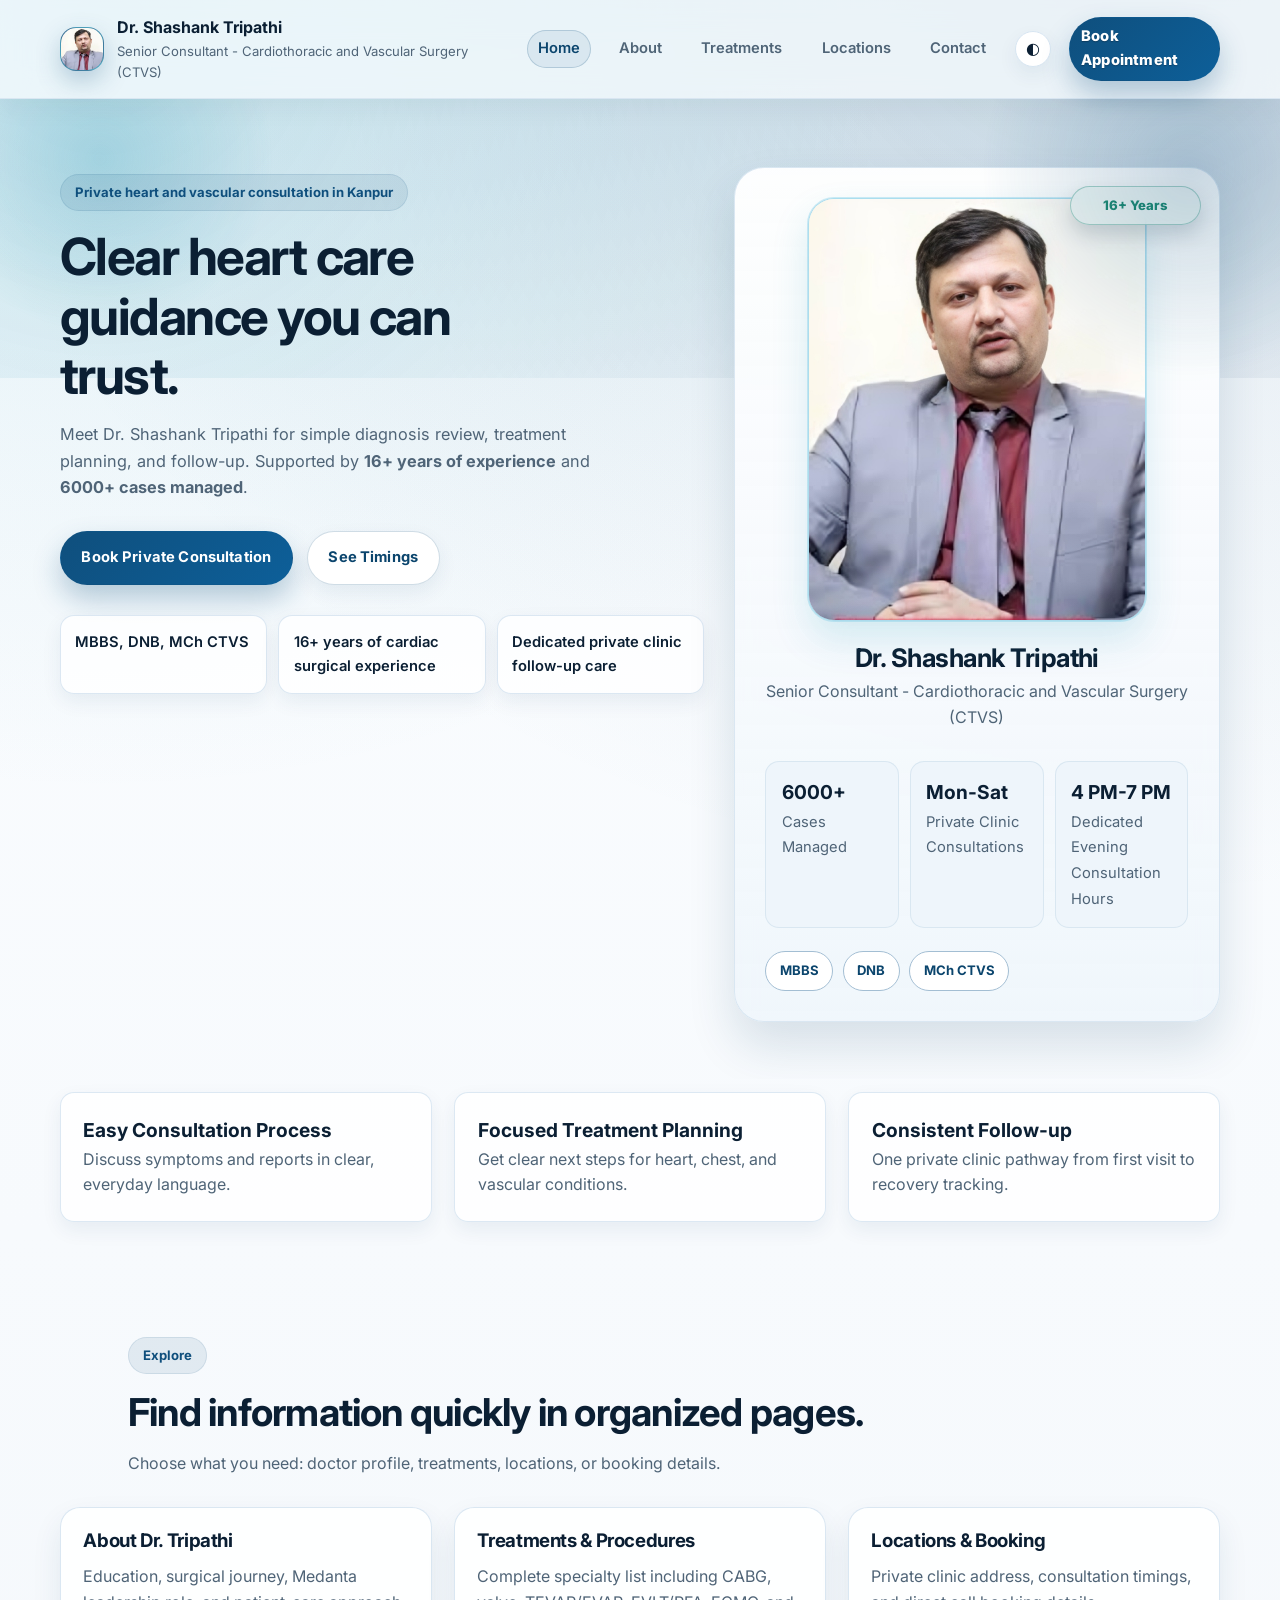
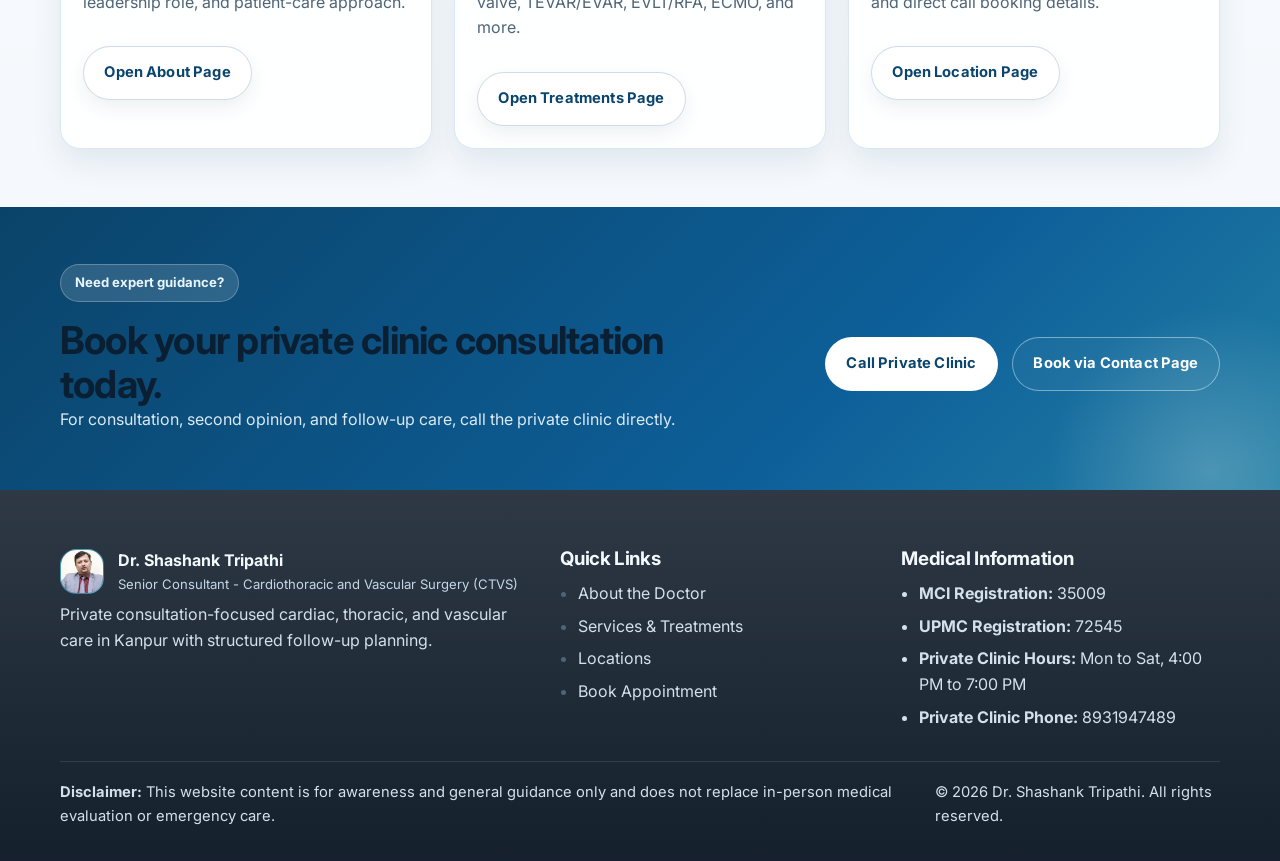
==== commit 6722a05f: "better ui" ====
--- a/index.html
+++ b/index.html
@@ -31,7 +31,7 @@
                 <img class="brand-mark" src="./IMAGES/images.jpg" alt="Dr. Shashank Tripathi" loading="eager" decoding="async" />
                 <span>
                     <strong>Dr. Shashank Tripathi</strong>
-                    <small>Senior Heart Surgeon & CTVS Specialist</small>
+                    <small>Senior Consultant - Cardiothoracic and Vascular Surgery (CTVS)</small>
                 </span>
             </a>
 
@@ -91,7 +91,7 @@
                         <div class="doctor-avatar-fallback" aria-hidden="true">Dr</div>
                     </div>
                     <h2>Dr. Shashank Tripathi</h2>
-                    <p>Senior Heart Surgeon & CTVS Specialist</p>
+                    <p>Senior Consultant - Cardiothoracic and Vascular Surgery (CTVS)</p>
 
                     <div class="stat-grid">
                         <article>
@@ -189,7 +189,7 @@
                     <img class="brand-mark" src="./IMAGES/images.jpg" alt="Dr. Shashank Tripathi" loading="lazy" decoding="async" />
                     <span>
                         <strong>Dr. Shashank Tripathi</strong>
-                        <small>Senior Heart Surgeon & CTVS Specialist</small>
+                        <small>Senior Consultant - Cardiothoracic and Vascular Surgery (CTVS)</small>
                     </span>
                 </a>
                 <p class="footer-copy">
--- a/styles.css
+++ b/styles.css
@@ -129,6 +129,26 @@
     font-size: var(--type-base);
     line-height: 1.62;
     text-rendering: optimizeLegibility;
+    min-height: 100vh;
+    overflow-x: hidden;
+    position: relative;
+    isolation: isolate;
+    transition: background-color var(--motion-slow) var(--ease), color var(--motion-base) var(--ease);
+}
+
+body::before {
+    content: "";
+    position: fixed;
+    inset: -18% -10% auto;
+    height: 60vh;
+    z-index: -1;
+    pointer-events: none;
+    background:
+        radial-gradient(circle at 15% 35%, color-mix(in srgb, var(--accent) 26%, transparent), transparent 58%),
+        radial-gradient(circle at 80% 20%, color-mix(in srgb, var(--primary) 24%, transparent), transparent 60%);
+    opacity: 0.58;
+    transform: translate3d(0, 0, 0);
+    animation: bodyGlowDrift 18s ease-in-out infinite alternate;
 }
 
 a {
@@ -310,7 +330,7 @@
 
 .hero {
     position: relative;
-    padding: var(--space-8) 0 var(--space-7);
+    padding: clamp(2.8rem, 5.3vw, var(--space-8)) 0 var(--space-7);
     overflow: clip;
     perspective: 1200px;
 }
@@ -347,7 +367,11 @@
     display: grid;
     grid-template-columns: 1.14fr 0.86fr;
     gap: var(--space-5);
-    align-items: center;
+    align-items: start;
+}
+
+.hero-copy {
+    padding-top: clamp(0rem, 0.8vw, 0.45rem);
 }
 
 .eyebrow,
@@ -433,8 +457,8 @@
         transform var(--motion-base) var(--ease),
         box-shadow var(--motion-base) var(--ease),
         background-color var(--motion-base) var(--ease),
-        border-color var(--motion-base) var(--ease),
-        color var(--motion-base) var(--ease);
+        border-color var(--motion-base) var (--ease),
+        color var(--motion-base) var (--ease);
 }
 
 .btn:hover,
@@ -502,7 +526,10 @@
     font-size: var(--type-sm);
     box-shadow: var(--shadow-xs);
     backdrop-filter: blur(4px);
-    transition: transform var(--motion-base) var(--ease), box-shadow var(--motion-base) var(--ease), border-color var(--motion-base) var(--ease);
+    transition:
+        transform var(--motion-base) var(--ease),
+        box-shadow var(--motion-base) var(--ease),
+        border-color var(--motion-base) var (--ease);
 }
 
 .trust-points li:hover {
@@ -523,8 +550,8 @@
     will-change: transform;
     transition:
         transform var(--motion-base) var(--ease),
-        box-shadow var(--motion-base) var(--ease),
-        border-color var(--motion-base) var(--ease);
+        box-shadow var(--motion-base) var (--ease),
+        border-color var(--motion-base) var (--ease);
     backdrop-filter: blur(10px);
 }
 
@@ -539,6 +566,7 @@
 
 .hero-card {
     position: relative;
+    align-self: start;
     border-radius: var(--radius-lg);
     padding: var(--space-5);
     background:
@@ -550,13 +578,18 @@
     position: absolute;
     top: 1.1rem;
     right: 1.1rem;
+    z-index: 4;
+    min-width: 8.2rem;
+    text-align: center;
     border-radius: 999px;
     font-size: var(--type-xs);
     font-weight: 800;
     color: var(--success);
-    background: rgba(29, 138, 114, 0.13);
+    background: color-mix(in srgb, var(--surface-solid) 72%, rgba(29, 138, 114, 0.24));
+    backdrop-filter: blur(6px);
+    box-shadow: 0 10px 20px rgba(8, 32, 52, 0.16);
     padding: 0.5rem 0.82rem;
-    border: 1px solid rgba(29, 138, 114, 0.24);
+    border: 1px solid rgba(29, 138, 114, 0.34);
 }
 
 .doctor-portrait {
@@ -667,6 +700,7 @@
 
 .page-hero {
     position: relative;
+    padding: clamp(2rem, 4vw, 3rem) 0 var(--space-3);
 }
 
 .page-hero h1,
@@ -687,8 +721,13 @@
 }
 
 .section-alt {
-    background: color-mix(in srgb, var(--surface-solid) 56%, transparent);
+    background:
+        linear-gradient(180deg, color-mix(in srgb, var(--surface-solid) 56%, transparent), color-mix(in srgb, var(--surface-solid) 52%, transparent)),
+        radial-gradient(circle at 12% 0%, color-mix(in srgb, var(--accent) 9%, transparent), transparent 52%);
+    background-size: 100% 100%, 170% 170%;
+    background-position: center, 0% 0%;
     border-block: 1px solid color-mix(in srgb, var(--border) 86%, transparent);
+    animation: sectionToneShift 16s ease-in-out infinite;
 }
 
 .stats-band {
@@ -904,8 +943,11 @@
 .cta-band {
     color: #fff;
     background: linear-gradient(135deg, #0a3f62, #0d5f99 58%, #2d91ab);
+    background-size: 130% 130%;
+    background-position: 30% 50%;
     position: relative;
     overflow: hidden;
+    animation: ctaGradientFlow 14s ease-in-out infinite;
 }
 
 .cta-band::before {
@@ -980,51 +1022,63 @@
     font-size: var(--type-sm);
 }
 
-/* Form styling (future-ready for contact forms) */
-label {
-    color: var(--heading);
-    font-weight: 600;
-    font-size: var(--type-sm);
-}
-
-input,
-textarea,
-select {
-    width: 100%;
-    border-radius: 12px;
-    border: 1px solid var(--border);
-    background: var(--surface-solid);
-    color: var(--text);
-    font: inherit;
-    padding: 0.76rem 0.9rem;
-    transition: border-color var(--motion-fast) var(--ease), box-shadow var(--motion-fast) var(--ease), transform var(--motion-fast) var(--ease);
-}
-
-input:hover,
-textarea:hover,
-select:hover {
-    border-color: rgba(15, 79, 125, 0.36);
-}
-
-input:focus-visible,
-textarea:focus-visible,
-select:focus-visible {
-    border-color: rgba(15, 79, 125, 0.48);
-    box-shadow: 0 0 0 4px rgba(115, 201, 230, 0.28);
-    transform: translateY(-1px);
-}
-
-input:invalid,
-textarea:invalid,
-select:invalid {
-    border-color: #d87474;
-}
-
-/* Reveal utilities */
+/* Transition safety overrides */
+.btn {
+    transition:
+        transform var(--motion-base) var(--ease),
+        box-shadow var(--motion-base) var(--ease),
+        background-color var(--motion-base) var(--ease),
+        border-color var(--motion-base) var (--ease),
+        color var(--motion-base) var (--ease);
+}
+
+.trust-points li {
+    transition:
+        transform var(--motion-base) var (--ease),
+        box-shadow var(--motion-base) var (--ease),
+        border-color var(--motion-base) var (--ease);
+}
+
+.hero-card,
+.info-card,
+.service-card,
+.location-card {
+    transition:
+        transform var(--motion-base) var (--ease),
+        box-shadow var(--motion-base) var (--ease),
+        border-color var(--motion-base) var (--ease);
+}
+
+/* Final transition fallbacks */
+.btn {
+    transition:
+        transform var(--motion-base) cubic-bezier(0.2, 0.8, 0.2, 1),
+        box-shadow var(--motion-base) cubic-bezier(0.2, 0.8, 0.2, 1),
+        background-color var(--motion-base) cubic-bezier(0.2, 0.8, 0.2, 1),
+        border-color var(--motion-base) cubic-bezier(0.2, 0.8, 0.2, 1),
+        color var(--motion-base) cubic-bezier(0.2, 0.8, 0.2, 1);
+}
+
+.trust-points li,
+.hero-card,
+.info-card,
+.service-card,
+.location-card {
+    transition:
+        transform var(--motion-base) cubic-bezier(0.2, 0.8, 0.2, 1),
+        box-shadow var(--motion-base) cubic-bezier(0.2, 0.8, 0.2, 1),
+        border-color var(--motion-base) cubic-bezier(0.2, 0.8, 0.2, 1);
+}
+
 .reveal {
+    transition:
+        opacity var(--motion-slow) cubic-bezier(0.2, 0.8, 0.2, 1),
+        transform var(--motion-slow) cubic-bezier(0.2, 0.8, 0.2, 1);
+}
+
+.reveal.is-pending {
     opacity: 0;
     transform: translateY(16px) translateZ(0);
-    transition: opacity var(--motion-slow) var(--ease), transform var(--motion-slow) var(--ease);
 }
 
 .reveal.in-view {
@@ -1072,6 +1126,37 @@
     to {
         opacity: 1;
         transform: translateY(0);
+    }
+}
+
+@keyframes bodyGlowDrift {
+    0% {
+        transform: translate3d(0, 0, 0) scale(1);
+        opacity: 0.54;
+    }
+    100% {
+        transform: translate3d(0, 14px, 0) scale(1.04);
+        opacity: 0.66;
+    }
+}
+
+@keyframes sectionToneShift {
+    0%,
+    100% {
+        background-position: center, 0% 0%;
+    }
+    50% {
+        background-position: center, 100% 100%;
+    }
+}
+
+@keyframes ctaGradientFlow {
+    0%,
+    100% {
+        background-position: 30% 50%;
+    }
+    50% {
+        background-position: 70% 50%;
     }
 }
 
@@ -1132,7 +1217,7 @@
     }
 
     .hero {
-        padding-top: var(--space-7);
+        padding-top: clamp(1.7rem, 7vw, var(--space-7));
     }
 
     .hero-card,
@@ -1185,3 +1270,4 @@
         animation: none !important;
     }
 }
+
--- a/mobile.css
+++ b/mobile.css
@@ -5,9 +5,26 @@
         width: min(calc(100% - 1.25rem), var(--container));
     }
 
+    body::before {
+        opacity: 0.42;
+        height: 50vh;
+    }
+
     .hero,
     .section {
         padding: 2.2rem 0;
+    }
+
+    .hero {
+        padding-top: 1.65rem;
+    }
+
+    .page-hero {
+        padding: 1.4rem 0 0.7rem;
+    }
+
+    .hero-copy {
+        padding-top: 0;
     }
 
     .hero h1 {
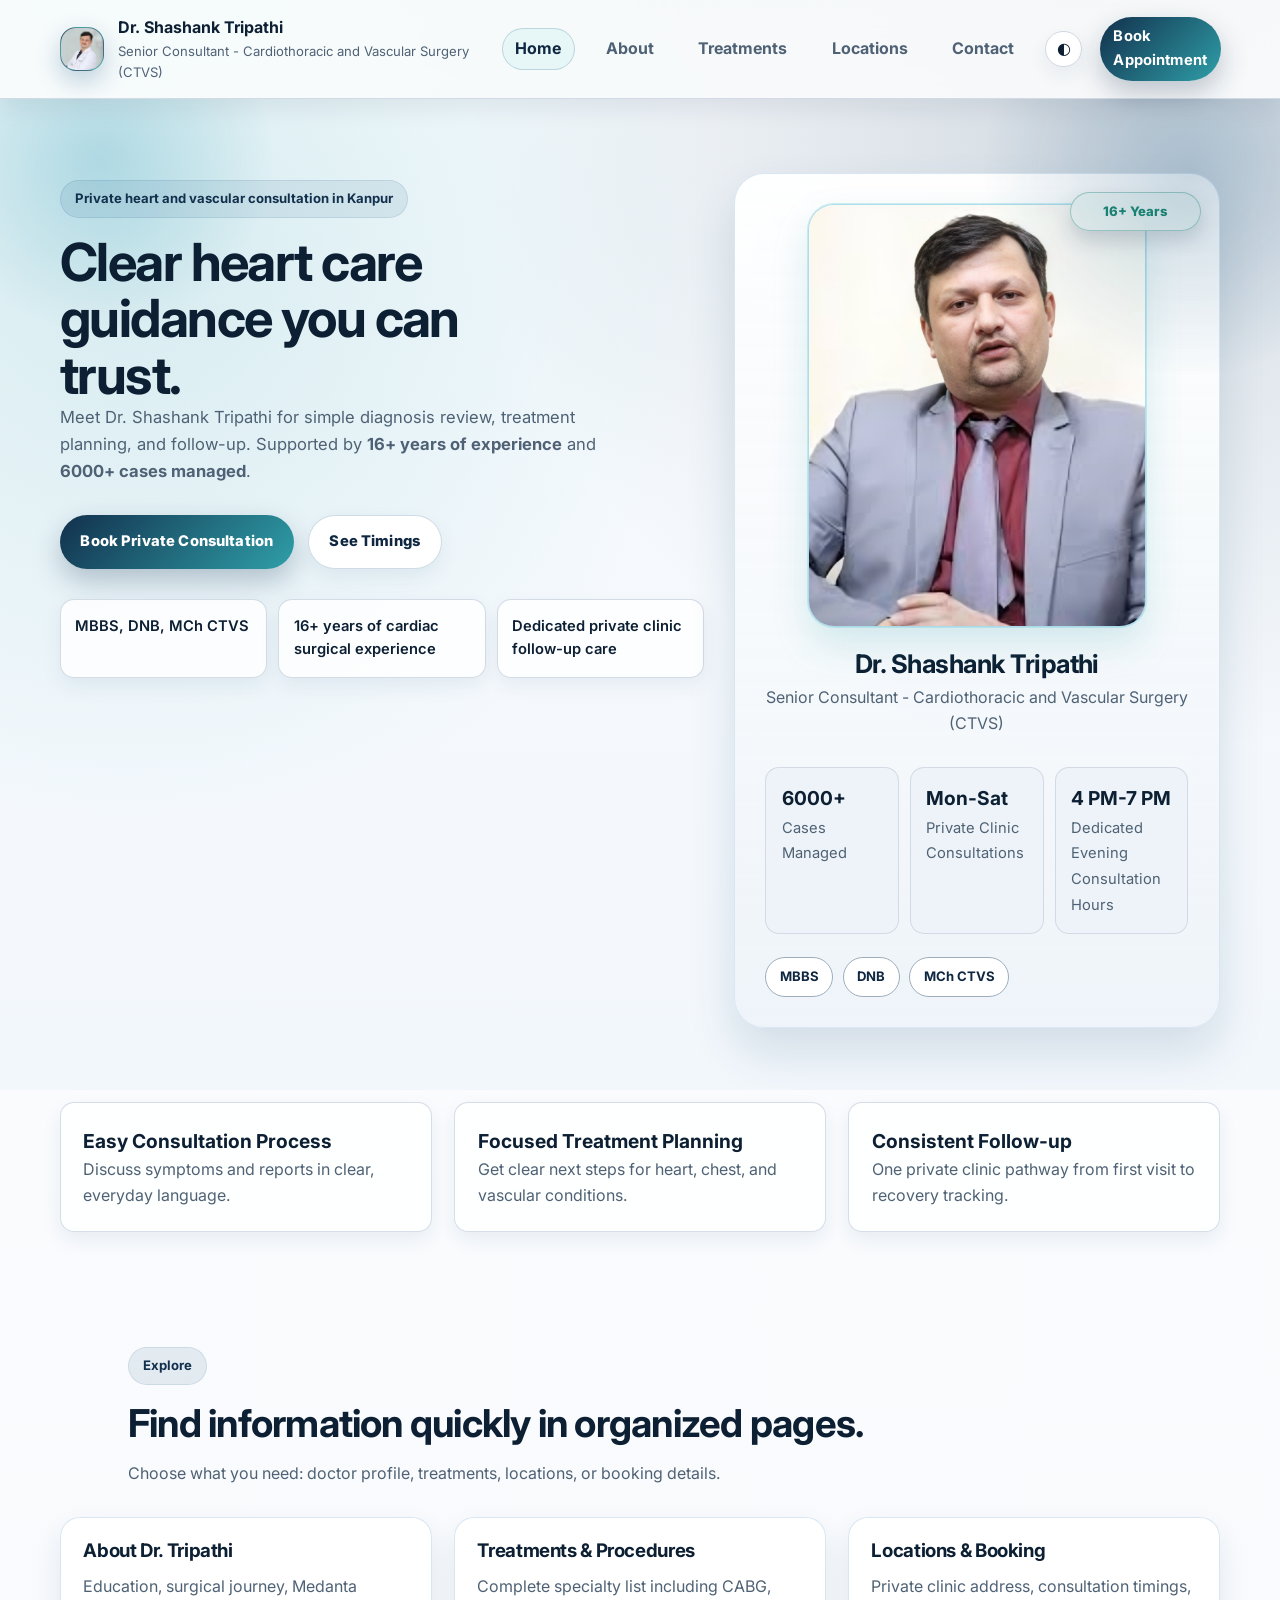
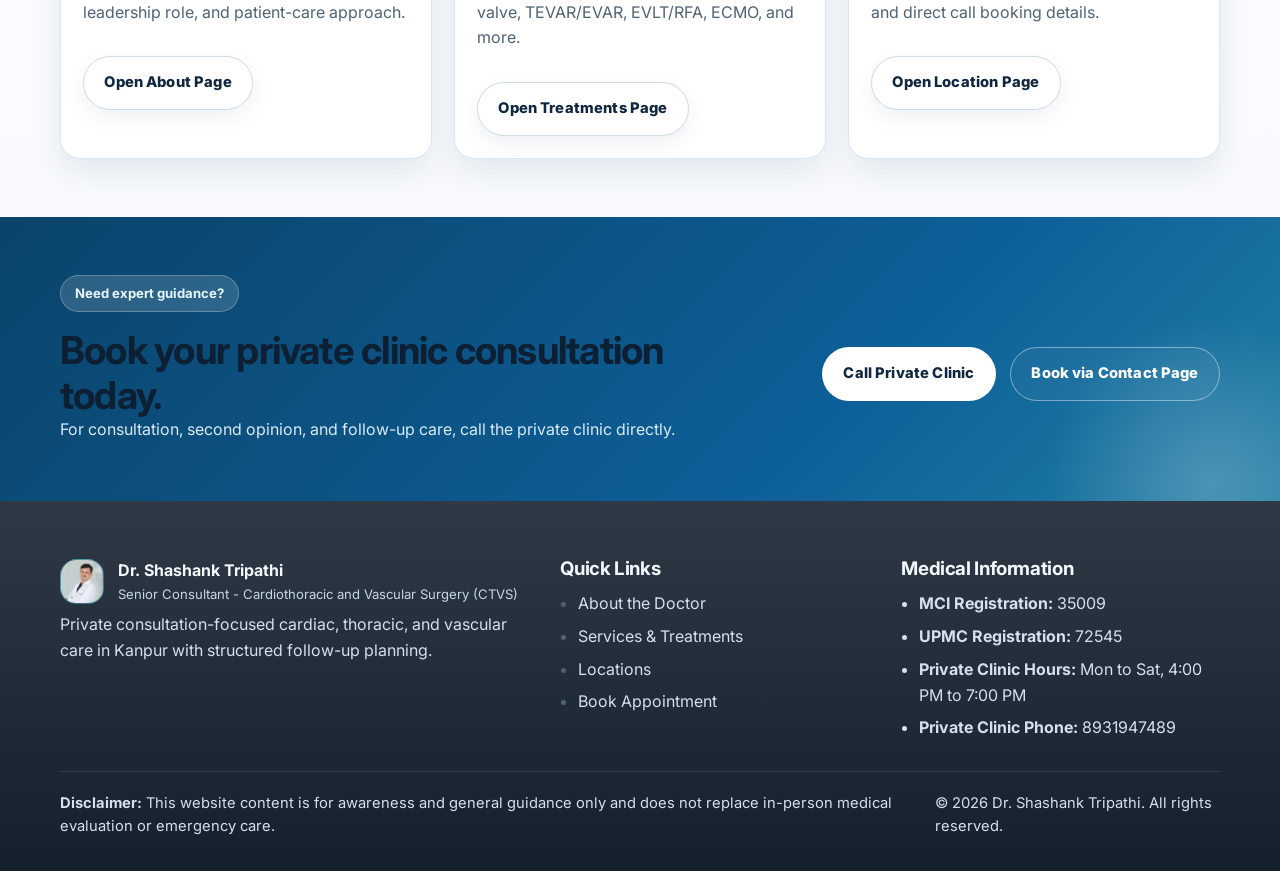
==== commit 6ef5acfe: "photos updated" ====
--- a/index.html
+++ b/index.html
@@ -16,7 +16,7 @@
     <link rel="preconnect" href="https://fonts.googleapis.com" />
     <link rel="preconnect" href="https://fonts.gstatic.com" crossorigin />
     <link
-        href="https://fonts.googleapis.com/css2?family=Inter:wght@400;500;600;700;800&display=swap"
+        href="https://fonts.googleapis.com/css2?family=Inter:wght@400;500;600;700&family=Manrope:wght@600;700;800&display=swap"
         rel="stylesheet"
     />
     <link rel="stylesheet" href="./styles.css" />
@@ -28,7 +28,7 @@
     <header class="site-header" id="top">
         <div class="container nav-wrap">
             <a class="brand" href="./index.html" aria-label="Dr. Shashank Tripathi home">
-                <img class="brand-mark" src="./IMAGES/images.jpg" alt="Dr. Shashank Tripathi" loading="eager" decoding="async" />
+                <img class="brand-mark" src="./IMAGES/img2.jpg" alt="Dr. Shashank Tripathi" loading="eager" decoding="async" />
                 <span>
                     <strong>Dr. Shashank Tripathi</strong>
                     <small>Senior Consultant - Cardiothoracic and Vascular Surgery (CTVS)</small>
@@ -186,7 +186,7 @@
         <div class="container footer-grid">
             <div>
                 <a class="brand footer-brand" href="./index.html">
-                    <img class="brand-mark" src="./IMAGES/images.jpg" alt="Dr. Shashank Tripathi" loading="lazy" decoding="async" />
+                    <img class="brand-mark" src="./IMAGES/img2.jpg" alt="Dr. Shashank Tripathi" loading="lazy" decoding="async" />
                     <span>
                         <strong>Dr. Shashank Tripathi</strong>
                         <small>Senior Consultant - Cardiothoracic and Vascular Surgery (CTVS)</small>
--- a/styles.css
+++ b/styles.css
@@ -1,27 +1,30 @@
 :root {
-    --bg: #f3f7fb;
-    --bg-soft: #f8fbff;
-    --surface: rgba(255, 255, 255, 0.88);
+    --bg: #f7f9fc;
+    --bg-soft: #eef2f7;
+    --surface: rgba(255, 255, 255, 0.92);
     --surface-solid: #ffffff;
-    --surface-strong: #eef5fb;
-    --text: #10273d;
-    --text-soft: #4f6477;
-    --heading: #0b1f33;
-    --primary: #0f4f7d;
-    --primary-600: #0d5f99;
-    --primary-700: #0b456d;
-    --accent: #2c9ab7;
-    --accent-soft: #e6f7fb;
+    --surface-strong: #edf3f8;
+    --text: #1f2d3d;
+    --text-soft: #4f6275;
+    --heading: #0c1f33;
+    --primary: #12304d;
+    --primary-600: #1b466a;
+    --primary-700: #0f2740;
+    --accent: #2f9fa8;
+    --accent-soft: #e7f6f7;
+    --border: #cfd8e3;
+    --focus: #79cfd6;
     --success: #1d8a72;
-    --border: #d7e5f1;
-    --focus: #73c9e6;
+    --header-bg: rgba(255, 255, 255, 0.84);
+    --header-border: rgba(207, 216, 227, 0.92);
+    --header-shadow: 0 8px 24px rgba(12, 31, 51, 0.08);
     --radius-sm: 14px;
     --radius-md: 20px;
     --radius-lg: 30px;
     --shadow-xs: 0 8px 20px rgba(12, 62, 99, 0.07);
     --shadow-sm: 0 14px 30px rgba(12, 62, 99, 0.09);
     --shadow-md: 0 24px 48px rgba(12, 62, 99, 0.14);
-    --shadow-glow: 0 0 0 1px rgba(115, 201, 230, 0.35), 0 18px 36px rgba(44, 154, 183, 0.18);
+    --shadow-glow: 0 0 0 1px rgba(121, 207, 214, 0.35), 0 18px 36px rgba(47, 159, 168, 0.18);
     --container: 1160px;
     --space-1: 0.4rem;
     --space-2: 0.7rem;
@@ -42,71 +45,59 @@
     --motion-base: 260ms;
     --motion-slow: 420ms;
     --ease: cubic-bezier(0.2, 0.8, 0.2, 1);
-    --orb-a: rgba(44, 154, 183, 0.18);
-    --orb-b: rgba(15, 79, 125, 0.16);
-    --bg-top: #fbfdff;
-    --header-bg: rgba(249, 252, 255, 0.72);
-    --header-border: rgba(215, 229, 241, 0.9);
-    --header-shadow: 0 8px 26px rgba(16, 39, 61, 0.05);
 }
 
 :root[data-theme="dark"] {
-    --bg: #0b1320;
-    --bg-soft: #0f1a2a;
-    --surface: rgba(18, 30, 46, 0.84);
-    --surface-solid: #121f31;
-    --surface-strong: #172638;
-    --text: #dce9f5;
-    --text-soft: #9fb5c8;
-    --heading: #f2f8ff;
-    --primary: #56a3d6;
-    --primary-600: #3f8fc6;
-    --primary-700: #8fd0f4;
-    --accent: #59bed0;
-    --accent-soft: #132a35;
+    --bg: #0b1624;
+    --bg-soft: #132236;
+    --surface: rgba(17, 30, 46, 0.9);
+    --surface-solid: #16273b;
+    --surface-strong: #1b3148;
+    --text: #dce7f2;
+    --text-soft: #9eb2c5;
+    --heading: #f2f7fc;
+    --primary: #5b9bc4;
+    --primary-600: #78afcf;
+    --primary-700: #93c1dc;
+    --accent: #53b4bc;
+    --accent-soft: #16333a;
+    --border: #2e4359;
+    --focus: #8ad8de;
     --success: #4ec6a5;
-    --border: #2a3f55;
-    --focus: #9ee5ff;
+    --header-bg: rgba(11, 22, 36, 0.84);
+    --header-border: rgba(46, 67, 89, 0.88);
+    --header-shadow: 0 10px 30px rgba(0, 0, 0, 0.35);
     --shadow-xs: 0 10px 22px rgba(0, 0, 0, 0.32);
     --shadow-sm: 0 16px 34px rgba(0, 0, 0, 0.36);
     --shadow-md: 0 26px 56px rgba(0, 0, 0, 0.45);
-    --shadow-glow: 0 0 0 1px rgba(89, 190, 208, 0.36), 0 18px 36px rgba(8, 20, 35, 0.46);
-    --orb-a: rgba(89, 190, 208, 0.22);
-    --orb-b: rgba(61, 125, 181, 0.2);
-    --bg-top: #0d1725;
-    --header-bg: rgba(10, 20, 33, 0.78);
-    --header-border: rgba(36, 57, 78, 0.9);
-    --header-shadow: 0 10px 28px rgba(0, 0, 0, 0.35);
+    --shadow-glow: 0 0 0 1px rgba(138, 216, 222, 0.36), 0 18px 36px rgba(8, 20, 35, 0.46);
 }
 
 @media (prefers-color-scheme: dark) {
     :root:not([data-theme]) {
-        --bg: #0b1320;
-        --bg-soft: #0f1a2a;
-        --surface: rgba(18, 30, 46, 0.84);
-        --surface-solid: #121f31;
-        --surface-strong: #172638;
-        --text: #dce9f5;
-        --text-soft: #9fb5c8;
-        --heading: #f2f8ff;
-        --primary: #56a3d6;
-        --primary-600: #3f8fc6;
-        --primary-700: #8fd0f4;
-        --accent: #59bed0;
-        --accent-soft: #132a35;
+        --bg: #0b1624;
+        --bg-soft: #132236;
+        --surface: rgba(17, 30, 46, 0.9);
+        --surface-solid: #16273b;
+        --surface-strong: #1b3148;
+        --text: #dce7f2;
+        --text-soft: #9eb2c5;
+        --heading: #f2f7fc;
+        --primary: #5b9bc4;
+        --primary-600: #78afcf;
+        --primary-700: #93c1dc;
+        --accent: #53b4bc;
+        --accent-soft: #16333a;
+        --border: #2e4359;
+        --focus: #8ad8de;
         --success: #4ec6a5;
-        --border: #2a3f55;
-        --focus: #9ee5ff;
+        --header-bg: rgba(11, 22, 36, 0.84);
+        --header-border: rgba(46, 67, 89, 0.88);
+        --header-shadow: 0 10px 30px rgba(0, 0, 0, 0.35);
         --shadow-xs: 0 10px 22px rgba(0, 0, 0, 0.32);
         --shadow-sm: 0 16px 34px rgba(0, 0, 0, 0.36);
         --shadow-md: 0 26px 56px rgba(0, 0, 0, 0.45);
-        --shadow-glow: 0 0 0 1px rgba(89, 190, 208, 0.36), 0 18px 36px rgba(8, 20, 35, 0.46);
-        --orb-a: rgba(89, 190, 208, 0.22);
-        --orb-b: rgba(61, 125, 181, 0.2);
-        --bg-top: #0d1725;
-        --header-bg: rgba(10, 20, 33, 0.78);
-        --header-border: rgba(36, 57, 78, 0.9);
-        --header-shadow: 0 10px 28px rgba(0, 0, 0, 0.35);
+        --shadow-glow: 0 0 0 1px rgba(138, 216, 222, 0.36), 0 18px 36px rgba(8, 20, 35, 0.46);
     }
 }
 
@@ -122,10 +113,10 @@
     margin: 0;
     color: var(--text);
     background:
-        radial-gradient(circle at 8% -15%, var(--orb-a) 0%, transparent 38%),
-        radial-gradient(circle at 90% -20%, var(--orb-b) 0%, transparent 44%),
-        linear-gradient(180deg, var(--bg-top) 0%, var(--bg) 100%);
-    font-family: "Inter", sans-serif;
+        radial-gradient(circle at 9% -12%, rgba(47, 159, 168, 0.14) 0%, transparent 42%),
+        radial-gradient(circle at 92% -16%, rgba(18, 48, 77, 0.14) 0%, transparent 44%),
+        linear-gradient(180deg, #fbfdff 0%, var(--bg) 100%);
+    font-family: "Inter", system-ui, -apple-system, "Segoe UI", sans-serif;
     font-size: var(--type-base);
     line-height: 1.62;
     text-rendering: optimizeLegibility;
@@ -148,7 +139,7 @@
         radial-gradient(circle at 80% 20%, color-mix(in srgb, var(--primary) 24%, transparent), transparent 60%);
     opacity: 0.58;
     transform: translate3d(0, 0, 0);
-    animation: bodyGlowDrift 18s ease-in-out infinite alternate;
+    animation: bodyGlowDrift 18s ease-in-out infinite;
 }
 
 a {
@@ -212,8 +203,8 @@
     z-index: 60;
     background: var(--header-bg);
     border-bottom: 1px solid var(--header-border);
-    backdrop-filter: blur(16px);
     box-shadow: var(--header-shadow);
+    backdrop-filter: blur(14px);
 }
 
 .nav-wrap {
@@ -264,18 +255,16 @@
 
 .site-nav a {
     color: var(--text-soft);
-    font-weight: 600;
-    font-size: var(--type-sm);
+    font-weight: 700;
+    padding: 0.52rem 0.84rem;
     border-radius: 999px;
-    padding: 0.45rem 0.68rem;
-    transition: color var(--motion-fast) var(--ease), background-color var(--motion-fast) var(--ease), transform var(--motion-fast) var(--ease);
 }
 
 .site-nav a:hover,
 .site-nav a:focus-visible,
 .site-nav a.is-active {
     color: var(--primary-700);
-    background: rgba(15, 79, 125, 0.08);
+    background: var(--accent-soft);
 }
 
 .site-nav a[aria-current="page"] {
@@ -330,7 +319,11 @@
 
 .hero {
     position: relative;
-    padding: clamp(2.8rem, 5.3vw, var(--space-8)) 0 var(--space-7);
+    padding: clamp(2.8rem, 5.8vw, 6rem) 0 clamp(2.4rem, 4.8vw, 4.2rem);
+    background:
+        radial-gradient(circle at 10% 14%, rgba(47, 159, 168, 0.17), transparent 42%),
+        radial-gradient(circle at 88% 0%, rgba(18, 48, 77, 0.17), transparent 44%),
+        linear-gradient(180deg, #f9fcff 0%, #f2f7fc 100%);
     overflow: clip;
     perspective: 1200px;
 }
@@ -396,11 +389,20 @@
 }
 
 .hero h1 {
-    font-size: clamp(2rem, 4vw, 3.4rem);
+    font-size: clamp(2rem, 4.1vw, 3.6rem);
+    line-height: 1.08;
+    color: var(--heading);
     max-width: 14ch;
     letter-spacing: -0.03em;
 }
 
+.hero-text {
+    color: var(--text-soft);
+    max-width: 56ch;
+    font-size: 1.04rem;
+    transition: opacity var(--motion-base) var(--ease), transform var(--motion-base) var(--ease);
+}
+
 .hero-copy > * {
     animation: heroFadeIn 640ms var(--ease) both;
 }
@@ -423,13 +425,6 @@
 
 .hero-copy > *:nth-child(5) {
     animation-delay: 360ms;
-}
-
-.hero-text {
-    margin-top: var(--space-3);
-    font-size: 1.02rem;
-    max-width: 58ch;
-    transition: opacity var(--motion-base) var(--ease), transform var(--motion-base) var(--ease);
 }
 
 .hero-actions,
@@ -449,7 +444,7 @@
     border-radius: 999px;
     padding: 0.88rem 1.28rem;
     font-size: var(--type-sm);
-    font-weight: 700;
+    font-weight: 800;
     letter-spacing: 0.01em;
     transform: translateZ(0);
     will-change: transform;
@@ -466,22 +461,27 @@
     transform: translateY(-2px) translateZ(6px);
 }
 
-.btn-primary {
-    color: #fff;
-    background: linear-gradient(135deg, var(--primary), var(--primary-600));
-    box-shadow: 0 14px 28px rgba(15, 79, 125, 0.28);
-}
-
+.btn-primary,
 .site-nav .btn.btn-primary {
     color: #ffffff;
-    font-weight: 800;
-    letter-spacing: 0.015em;
-    text-shadow: 0 1px 1px rgba(8, 23, 36, 0.35);
-}
-
+    border: 0;
+    background: linear-gradient(135deg, var(--primary) 0%, var(--accent) 100%);
+    box-shadow: 0 12px 28px rgba(18, 48, 77, 0.26);
+}
+
+.btn-primary:hover,
+.btn-primary:focus-visible,
 .site-nav .btn.btn-primary:hover,
 .site-nav .btn.btn-primary:focus-visible {
-    color: #ffffff;
+    transform: translateY(-2px);
+    box-shadow: 0 18px 34px rgba(18, 48, 77, 0.32);
+    filter: saturate(1.04);
+}
+
+.btn-primary:focus-visible,
+.site-nav .btn.btn-primary:focus-visible {
+    outline: 3px solid var(--focus);
+    outline-offset: 2px;
 }
 
 .btn-secondary {
@@ -527,8 +527,8 @@
     box-shadow: var(--shadow-xs);
     backdrop-filter: blur(4px);
     transition:
-        transform var(--motion-base) var(--ease),
-        box-shadow var(--motion-base) var(--ease),
+        transform var(--motion-base) var (--ease),
+        box-shadow var(--motion-base) var (--ease),
         border-color var(--motion-base) var (--ease);
 }
 
@@ -549,7 +549,7 @@
     transform-style: preserve-3d;
     will-change: transform;
     transition:
-        transform var(--motion-base) var(--ease),
+        transform var(--motion-base) var (--ease),
         box-shadow var(--motion-base) var (--ease),
         border-color var(--motion-base) var (--ease);
     backdrop-filter: blur(10px);
